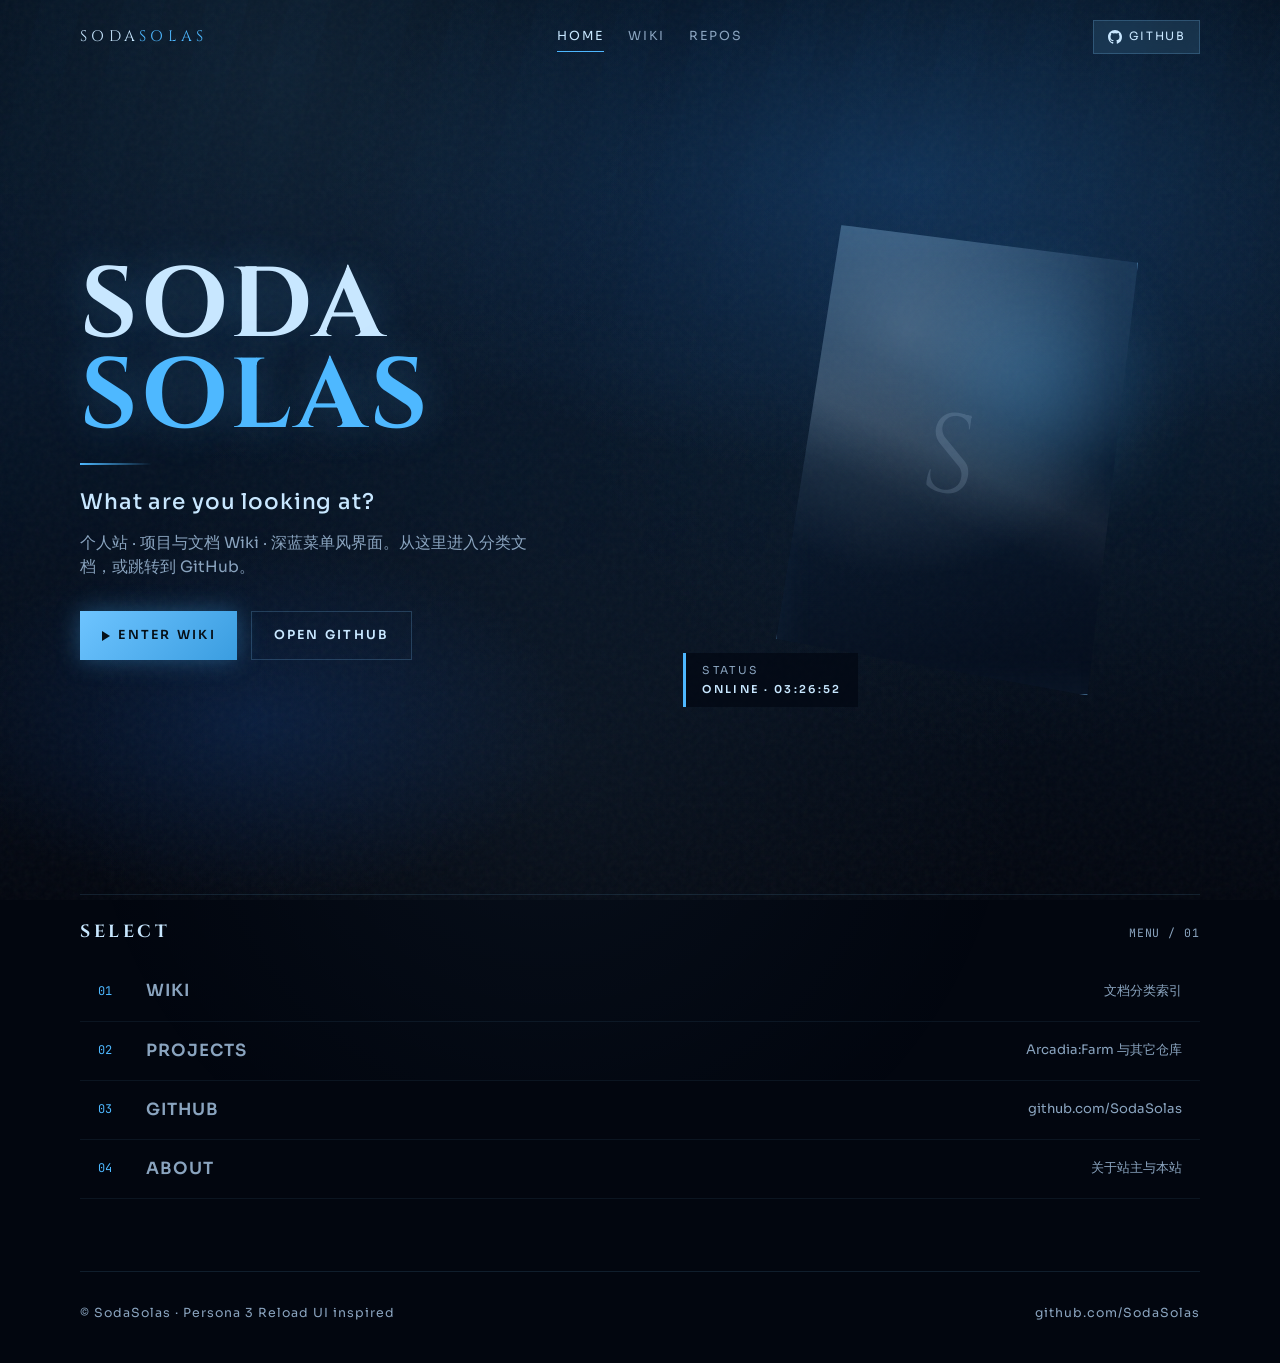
==== index.html @ 935b57ac "Add SodaSolas personal site for GitHub Pages. Co-authored-by: Cursor <cursoragent@cursor.com>" ====
<!DOCTYPE html>
<html lang="zh-CN">
<head>
  <meta charset="UTF-8" />
  <meta name="viewport" content="width=device-width, initial-scale=1" />
  <title>SodaSolas — Personal Site</title>
  <meta name="description" content="SodaSolas personal site — projects, wiki, and GitHub." />
  <link rel="preconnect" href="https://fonts.googleapis.com" />
  <link rel="preconnect" href="https://fonts.gstatic.com" crossorigin />
  <link href="https://fonts.googleapis.com/css2?family=Cinzel:wght@500;700&family=JetBrains+Mono:wght@400;500&family=Sora:wght@400;500;600&display=swap" rel="stylesheet" />
  <link rel="stylesheet" href="assets/css/main.css" />
</head>
<body>
  <div class="sea" aria-hidden="true">
    <div class="sea__caustic"></div>
    <div class="sea__rays"></div>
    <div class="sea__noise"></div>
  </div>
  <div class="bubbles" aria-hidden="true"></div>

  <div class="shell">
    <header class="topbar">
      <a class="topbar__mark" href="index.html">SODA<span>SOLAS</span></a>
      <nav class="topbar__nav" aria-label="主导航">
        <a href="index.html" aria-current="page">Home</a>
        <a href="wiki/index.html">Wiki</a>
        <a href="https://github.com/SodaSolas" target="_blank" rel="noopener">Repos</a>
      </nav>
      <a class="topbar__gh" href="https://github.com/SodaSolas" target="_blank" rel="noopener">
        <svg viewBox="0 0 16 16" aria-hidden="true"><path d="M8 0C3.58 0 0 3.58 0 8c0 3.54 2.29 6.53 5.47 7.59.4.07.55-.17.55-.38 0-.19-.01-.82-.01-1.49-2.01.37-2.53-.49-2.69-.94-.09-.23-.48-.94-.82-1.13-.28-.15-.68-.52-.01-.53.63-.01 1.08.58 1.23.82.72 1.21 1.87.87 2.33.66.07-.52.28-.87.51-1.07-1.78-.2-3.64-.89-3.64-3.95 0-.87.31-1.59.82-2.15-.08-.2-.36-1.02.08-2.12 0 0 .67-.21 2.2.82a7.57 7.57 0 0 1 4 0c1.53-1.04 2.2-.82 2.2-.82.44 1.1.16 1.92.08 2.12.51.56.82 1.27.82 2.15 0 3.07-1.87 3.75-3.65 3.95.29.25.54.73.54 1.48 0 1.07-.01 1.93-.01 2.2 0 .21.15.46.55.38A8.01 8.01 0 0 0 16 8c0-4.42-3.58-8-8-8z"/></svg>
        GitHub
      </a>
    </header>

    <main>
      <section class="hero">
        <div>
          <h1 class="hero__brand">SODA<em>SOLAS</em></h1>
          <div class="hero__line" aria-hidden="true"></div>
          <p class="hero__headline">What are you looking at?</p>
          <p class="hero__sub">个人站 · 项目与文档 Wiki · 深蓝菜单风界面。从这里进入分类文档，或跳转到 GitHub。</p>
          <div class="hero__cta">
            <a class="btn btn--primary" href="wiki/index.html">
              <span class="btn__tri" aria-hidden="true"></span>
              Enter Wiki
            </a>
            <a class="btn btn--ghost" href="https://github.com/SodaSolas" target="_blank" rel="noopener">Open GitHub</a>
          </div>
        </div>

        <div class="shard" aria-hidden="true">
          <div class="shard__glow"></div>
          <div class="shard__frame">
            <div class="shard__portrait">S</div>
          </div>
          <div class="shard__label">
            Status
            <strong>ONLINE · <span data-clock>--:--:--</span></strong>
          </div>
        </div>
      </section>

      <section class="menu-strip" aria-label="快捷入口">
        <div class="menu-strip__head">
          <h2 class="menu-strip__title">Select</h2>
          <span class="menu-strip__meta">MENU / 01</span>
        </div>
        <ul class="menu-list">
          <li>
            <a href="wiki/index.html">
              <span class="menu-list__idx">01</span>
              <span class="menu-list__name">Wiki</span>
              <span class="menu-list__desc">文档分类索引</span>
            </a>
          </li>
          <li>
            <a href="wiki/projects.html">
              <span class="menu-list__idx">02</span>
              <span class="menu-list__name">Projects</span>
              <span class="menu-list__desc">Arcadia:Farm 与其它仓库</span>
            </a>
          </li>
          <li>
            <a href="https://github.com/SodaSolas" target="_blank" rel="noopener">
              <span class="menu-list__idx">03</span>
              <span class="menu-list__name">GitHub</span>
              <span class="menu-list__desc">github.com/SodaSolas</span>
            </a>
          </li>
          <li>
            <a href="wiki/about.html">
              <span class="menu-list__idx">04</span>
              <span class="menu-list__name">About</span>
              <span class="menu-list__desc">关于站主与本站</span>
            </a>
          </li>
        </ul>
      </section>
    </main>

    <footer class="footer">
      <span>© SodaSolas · Persona 3 Reload UI inspired</span>
      <a href="https://github.com/SodaSolas" target="_blank" rel="noopener">github.com/SodaSolas</a>
    </footer>
  </div>

  <script src="assets/js/main.js"></script>
</body>
</html>
---- assets/css/main.css ----
/* SodaSolas — P3 Reload–inspired personal site */
:root {
  --void: #02060f;
  --abyss: #06101f;
  --depth: #0a1a33;
  --tide: #12355c;
  --foam: #7ec8ff;
  --cyan: #4eb8ff;
  --ice: #c8e7ff;
  --glass: rgba(126, 200, 255, 0.12);
  --glass-strong: rgba(126, 200, 255, 0.22);
  --ink: #061018;
  --mute: #8aa4bf;
  --warn: #ff5a6a;
  --gold: #e8d48b;
  --font-display: "Cinzel", "Times New Roman", serif;
  --font-ui: "Sora", "Segoe UI", sans-serif;
  --font-mono: "JetBrains Mono", ui-monospace, monospace;
  --ease: cubic-bezier(0.22, 1, 0.36, 1);
}

*,
*::before,
*::after {
  box-sizing: border-box;
}

html {
  scroll-behavior: smooth;
}

body {
  margin: 0;
  min-height: 100vh;
  color: var(--ice);
  font-family: var(--font-ui);
  font-weight: 400;
  line-height: 1.55;
  background: var(--void);
  overflow-x: hidden;
}

a {
  color: var(--cyan);
  text-decoration: none;
  transition: color 0.25s var(--ease);
}

a:hover {
  color: var(--ice);
}

img {
  max-width: 100%;
  display: block;
}

/* —— Atmosphere —— */
.sea {
  position: fixed;
  inset: 0;
  z-index: -2;
  background:
    radial-gradient(ellipse 80% 60% at 70% 20%, rgba(30, 90, 160, 0.35), transparent 55%),
    radial-gradient(ellipse 50% 40% at 20% 80%, rgba(10, 40, 90, 0.5), transparent 50%),
    linear-gradient(180deg, #03101f 0%, #061528 40%, #02060f 100%);
}

.sea__caustic {
  position: absolute;
  inset: -20%;
  background:
    radial-gradient(circle at 30% 20%, rgba(126, 200, 255, 0.08), transparent 25%),
    radial-gradient(circle at 70% 40%, rgba(78, 184, 255, 0.06), transparent 30%),
    radial-gradient(circle at 45% 75%, rgba(126, 200, 255, 0.05), transparent 35%);
  animation: drift 18s ease-in-out infinite alternate;
  pointer-events: none;
}

.sea__rays {
  position: absolute;
  inset: 0;
  background: repeating-linear-gradient(
    105deg,
    transparent 0,
    transparent 40px,
    rgba(126, 200, 255, 0.015) 40px,
    rgba(126, 200, 255, 0.015) 80px
  );
  mask-image: linear-gradient(180deg, rgba(0, 0, 0, 0.7), transparent 75%);
  animation: shimmer 12s linear infinite;
  pointer-events: none;
}

.sea__noise {
  position: absolute;
  inset: 0;
  opacity: 0.04;
  background-image: url("data:image/svg+xml,%3Csvg viewBox='0 0 200 200' xmlns='http://www.w3.org/2000/svg'%3E%3Cfilter id='n'%3E%3CfeTurbulence type='fractalNoise' baseFrequency='0.85' numOctaves='4' stitchTiles='stitch'/%3E%3C/filter%3E%3Crect width='100%25' height='100%25' filter='url(%23n)'/%3E%3C/svg%3E");
  pointer-events: none;
}

@keyframes drift {
  from { transform: translate3d(-2%, -1%, 0) scale(1); }
  to { transform: translate3d(2%, 2%, 0) scale(1.05); }
}

@keyframes shimmer {
  from { transform: translateX(0); }
  to { transform: translateX(-80px); }
}

/* —— Bubbles —— */
.bubbles {
  position: fixed;
  inset: 0;
  z-index: -1;
  pointer-events: none;
  overflow: hidden;
}

.bubbles span {
  position: absolute;
  bottom: -40px;
  width: 8px;
  height: 8px;
  border-radius: 50%;
  border: 1px solid rgba(126, 200, 255, 0.35);
  background: rgba(126, 200, 255, 0.06);
  animation: rise linear infinite;
}

@keyframes rise {
  0% { transform: translateY(0) scale(1); opacity: 0; }
  10% { opacity: 0.7; }
  100% { transform: translateY(-110vh) scale(1.4); opacity: 0; }
}

/* —— Shell —— */
.shell {
  width: min(1120px, calc(100% - 2.5rem));
  margin-inline: auto;
}

.topbar {
  display: flex;
  align-items: center;
  justify-content: space-between;
  padding: 1.25rem 0;
  position: relative;
  z-index: 10;
}

.topbar__mark {
  font-family: var(--font-display);
  font-size: 0.95rem;
  letter-spacing: 0.28em;
  text-transform: uppercase;
  color: var(--ice);
}

.topbar__mark span {
  color: var(--cyan);
}

.topbar__nav {
  display: flex;
  gap: 1.5rem;
  align-items: center;
}

.topbar__nav a {
  font-size: 0.78rem;
  letter-spacing: 0.16em;
  text-transform: uppercase;
  color: var(--mute);
  position: relative;
}

.topbar__nav a::after {
  content: "";
  position: absolute;
  left: 0;
  bottom: -0.35rem;
  width: 100%;
  height: 1px;
  background: var(--cyan);
  transform: scaleX(0);
  transform-origin: left;
  transition: transform 0.3s var(--ease);
}

.topbar__nav a:hover,
.topbar__nav a[aria-current="page"] {
  color: var(--ice);
}

.topbar__nav a:hover::after,
.topbar__nav a[aria-current="page"]::after {
  transform: scaleX(1);
}

.topbar__gh {
  display: inline-flex;
  align-items: center;
  gap: 0.45rem;
  padding: 0.45rem 0.85rem;
  border: 1px solid var(--glass-strong);
  background: var(--glass);
  color: var(--ice);
  font-size: 0.72rem;
  letter-spacing: 0.14em;
  text-transform: uppercase;
  backdrop-filter: blur(8px);
  transition: background 0.25s var(--ease), border-color 0.25s var(--ease), transform 0.25s var(--ease);
}

.topbar__gh:hover {
  background: var(--glass-strong);
  border-color: var(--cyan);
  color: var(--ice);
  transform: translateY(-1px);
}

.topbar__gh svg {
  width: 14px;
  height: 14px;
  fill: currentColor;
}

/* —— Hero —— */
.hero {
  display: grid;
  grid-template-columns: 1.05fr 0.95fr;
  gap: 2rem;
  align-items: center;
  min-height: calc(100vh - 5rem);
  padding-bottom: 3rem;
}

.hero__brand {
  font-family: var(--font-display);
  font-size: clamp(3.2rem, 8vw, 6.2rem);
  font-weight: 700;
  line-height: 0.92;
  letter-spacing: 0.04em;
  margin: 0 0 1.25rem;
  color: var(--ice);
  text-shadow: 0 0 40px rgba(78, 184, 255, 0.25);
  animation: rise-in 0.9s var(--ease) both;
}

.hero__brand em {
  font-style: normal;
  color: var(--cyan);
  display: block;
}

.hero__line {
  width: 4.5rem;
  height: 2px;
  background: linear-gradient(90deg, var(--cyan), transparent);
  margin-bottom: 1.25rem;
  animation: rise-in 0.9s var(--ease) 0.1s both;
}

.hero__headline {
  margin: 0 0 0.75rem;
  font-size: clamp(1.05rem, 2vw, 1.35rem);
  font-weight: 500;
  letter-spacing: 0.04em;
  color: var(--ice);
  animation: rise-in 0.9s var(--ease) 0.15s both;
}

.hero__sub {
  margin: 0 0 2rem;
  max-width: 28rem;
  color: var(--mute);
  font-size: 0.98rem;
  animation: rise-in 0.9s var(--ease) 0.22s both;
}

.hero__cta {
  display: flex;
  flex-wrap: wrap;
  gap: 0.85rem;
  animation: rise-in 0.9s var(--ease) 0.3s both;
}

.btn {
  display: inline-flex;
  align-items: center;
  gap: 0.55rem;
  padding: 0.85rem 1.35rem;
  font-family: var(--font-ui);
  font-size: 0.78rem;
  font-weight: 600;
  letter-spacing: 0.18em;
  text-transform: uppercase;
  border: none;
  cursor: pointer;
  transition: transform 0.25s var(--ease), box-shadow 0.25s var(--ease), background 0.25s var(--ease);
}

.btn--primary {
  background: linear-gradient(135deg, #6ec4ff, #3a9de0);
  color: var(--ink);
  box-shadow: 0 0 24px rgba(78, 184, 255, 0.35);
}

.btn--primary:hover {
  transform: translateY(-2px);
  color: var(--ink);
  box-shadow: 0 0 36px rgba(78, 184, 255, 0.5);
}

.btn--ghost {
  background: transparent;
  color: var(--ice);
  border: 1px solid var(--glass-strong);
  backdrop-filter: blur(6px);
}

.btn--ghost:hover {
  border-color: var(--cyan);
  color: var(--ice);
  transform: translateY(-2px);
}

.btn__tri {
  width: 0;
  height: 0;
  border-style: solid;
  border-width: 5px 0 5px 8px;
  border-color: transparent transparent transparent currentColor;
}

@keyframes rise-in {
  from {
    opacity: 0;
    transform: translateY(18px);
  }
  to {
    opacity: 1;
    transform: translateY(0);
  }
}

/* —— Glass shard visual —— */
.shard {
  position: relative;
  height: min(68vh, 560px);
  animation: rise-in 1.1s var(--ease) 0.2s both;
}

.shard__frame {
  position: absolute;
  inset: 8% 12% 8% 18%;
  background:
    linear-gradient(160deg, rgba(126, 200, 255, 0.18), rgba(10, 30, 60, 0.2) 45%, rgba(4, 12, 28, 0.55)),
    linear-gradient(25deg, transparent 40%, rgba(255, 255, 255, 0.08) 50%, transparent 60%);
  clip-path: polygon(18% 0%, 100% 8%, 86% 100%, 0% 88%);
  border: 1px solid rgba(126, 200, 255, 0.35);
  box-shadow:
    0 0 60px rgba(78, 184, 255, 0.15),
    inset 0 0 40px rgba(126, 200, 255, 0.08);
  overflow: hidden;
}

.shard__frame::before {
  content: "";
  position: absolute;
  inset: -20%;
  background: radial-gradient(circle at 40% 30%, rgba(200, 231, 255, 0.25), transparent 45%);
  animation: drift 10s ease-in-out infinite alternate;
}

.shard__portrait {
  position: absolute;
  inset: 0;
  display: grid;
  place-items: center;
  font-family: var(--font-display);
  font-size: clamp(4rem, 10vw, 7rem);
  letter-spacing: 0.12em;
  color: rgba(200, 231, 255, 0.15);
  transform: rotate(8deg);
  user-select: none;
}

.shard__glow {
  position: absolute;
  width: 55%;
  height: 55%;
  right: 5%;
  top: 10%;
  background: radial-gradient(circle, rgba(78, 184, 255, 0.35), transparent 65%);
  filter: blur(30px);
  animation: pulse 5s ease-in-out infinite;
}

.shard__label {
  position: absolute;
  left: 0;
  bottom: 6%;
  padding: 0.55rem 1rem;
  background: rgba(2, 8, 18, 0.72);
  border-left: 3px solid var(--cyan);
  font-size: 0.68rem;
  letter-spacing: 0.22em;
  text-transform: uppercase;
  color: var(--mute);
  backdrop-filter: blur(8px);
}

.shard__label strong {
  display: block;
  color: var(--ice);
  font-weight: 600;
  margin-top: 0.15rem;
}

@keyframes pulse {
  0%, 100% { opacity: 0.55; transform: scale(1); }
  50% { opacity: 1; transform: scale(1.08); }
}

/* —— Menu strip (P3-like) —— */
.menu-strip {
  margin: 0 0 4.5rem;
  padding: 1.5rem 0 0;
  border-top: 1px solid var(--glass);
}

.menu-strip__head {
  display: flex;
  justify-content: space-between;
  align-items: baseline;
  margin-bottom: 1rem;
}

.menu-strip__title {
  margin: 0;
  font-family: var(--font-display);
  font-size: 1.1rem;
  letter-spacing: 0.2em;
  text-transform: uppercase;
}

.menu-strip__meta {
  font-family: var(--font-mono);
  font-size: 0.72rem;
  color: var(--mute);
  letter-spacing: 0.08em;
}

.menu-list {
  list-style: none;
  margin: 0;
  padding: 0;
}

.menu-list li a {
  display: grid;
  grid-template-columns: auto 1fr auto;
  gap: 1rem;
  align-items: center;
  padding: 1rem 1.1rem;
  color: var(--mute);
  border-bottom: 1px solid rgba(126, 200, 255, 0.08);
  position: relative;
  overflow: hidden;
  transition: color 0.25s var(--ease), padding-left 0.3s var(--ease);
}

.menu-list li a::before {
  content: "";
  position: absolute;
  inset: 0 auto 0 0;
  width: 0;
  background: linear-gradient(90deg, rgba(78, 184, 255, 0.22), transparent);
  transition: width 0.35s var(--ease);
}

.menu-list li a:hover,
.menu-list li a:focus-visible {
  color: var(--ink);
  padding-left: 1.5rem;
}

.menu-list li a:hover::before,
.menu-list li a:focus-visible::before {
  width: 100%;
}

.menu-list__idx {
  font-family: var(--font-mono);
  font-size: 0.75rem;
  color: var(--cyan);
  min-width: 2rem;
}

.menu-list__name {
  font-size: 1.05rem;
  font-weight: 600;
  letter-spacing: 0.06em;
  text-transform: uppercase;
  position: relative;
  z-index: 1;
}

.menu-list__desc {
  font-size: 0.82rem;
  position: relative;
  z-index: 1;
  text-align: right;
}

.menu-list li a:hover .menu-list__name,
.menu-list li a:hover .menu-list__desc,
.menu-list li a:hover .menu-list__idx {
  color: inherit;
}

/* —— Page sections —— */
.page-head {
  padding: 2.5rem 0 2rem;
  animation: rise-in 0.7s var(--ease) both;
}

.page-head__kicker {
  margin: 0 0 0.6rem;
  font-size: 0.72rem;
  letter-spacing: 0.28em;
  text-transform: uppercase;
  color: var(--cyan);
}

.page-head h1 {
  margin: 0 0 0.75rem;
  font-family: var(--font-display);
  font-size: clamp(2rem, 5vw, 3.2rem);
  letter-spacing: 0.08em;
  line-height: 1.1;
}

.page-head p {
  margin: 0;
  max-width: 36rem;
  color: var(--mute);
}

.wiki-grid {
  display: grid;
  grid-template-columns: repeat(2, 1fr);
  gap: 1.25rem;
  margin-bottom: 4rem;
}

.wiki-cat {
  display: block;
  padding: 1.5rem 1.4rem 1.35rem;
  background: linear-gradient(145deg, rgba(18, 53, 92, 0.35), rgba(6, 16, 31, 0.6));
  border: 1px solid rgba(126, 200, 255, 0.18);
  color: inherit;
  position: relative;
  overflow: hidden;
  transition: border-color 0.3s var(--ease), transform 0.3s var(--ease), box-shadow 0.3s var(--ease);
  animation: rise-in 0.7s var(--ease) both;
}

.wiki-cat:nth-child(1) { animation-delay: 0.05s; }
.wiki-cat:nth-child(2) { animation-delay: 0.12s; }
.wiki-cat:nth-child(3) { animation-delay: 0.18s; }
.wiki-cat:nth-child(4) { animation-delay: 0.24s; }

.wiki-cat::after {
  content: "";
  position: absolute;
  top: 0;
  right: 0;
  width: 48px;
  height: 48px;
  background: linear-gradient(135deg, transparent 50%, rgba(78, 184, 255, 0.25) 50%);
}

.wiki-cat:hover {
  border-color: var(--cyan);
  transform: translateY(-3px);
  box-shadow: 0 12px 40px rgba(0, 40, 90, 0.35);
  color: inherit;
}

.wiki-cat__code {
  font-family: var(--font-mono);
  font-size: 0.7rem;
  color: var(--cyan);
  letter-spacing: 0.12em;
}

.wiki-cat h2 {
  margin: 0.55rem 0 0.45rem;
  font-size: 1.35rem;
  letter-spacing: 0.08em;
  text-transform: uppercase;
}

.wiki-cat p {
  margin: 0;
  color: var(--mute);
  font-size: 0.9rem;
}

/* —— Doc article —— */
.doc {
  display: grid;
  grid-template-columns: 220px 1fr;
  gap: 2rem;
  margin-bottom: 4rem;
  animation: rise-in 0.7s var(--ease) both;
}

.doc__side {
  position: sticky;
  top: 1.5rem;
  align-self: start;
}

.doc__side h2 {
  margin: 0 0 0.85rem;
  font-size: 0.72rem;
  letter-spacing: 0.2em;
  text-transform: uppercase;
  color: var(--mute);
  font-weight: 500;
}

.doc__side ul {
  list-style: none;
  margin: 0;
  padding: 0;
  border-left: 1px solid var(--glass-strong);
}

.doc__side a {
  display: block;
  padding: 0.45rem 0 0.45rem 0.9rem;
  color: var(--mute);
  font-size: 0.85rem;
  border-left: 2px solid transparent;
  margin-left: -1px;
}

.doc__side a:hover,
.doc__side a[aria-current="page"] {
  color: var(--ice);
  border-left-color: var(--cyan);
}

.doc__body {
  padding: 1.5rem 1.6rem 1.75rem;
  background: rgba(6, 16, 31, 0.55);
  border: 1px solid rgba(126, 200, 255, 0.14);
  backdrop-filter: blur(10px);
}

.doc__body h2 {
  margin: 0 0 0.85rem;
  font-family: var(--font-display);
  font-size: 1.45rem;
  letter-spacing: 0.06em;
}

.doc__body h3 {
  margin: 1.6rem 0 0.55rem;
  font-size: 1rem;
  letter-spacing: 0.08em;
  text-transform: uppercase;
  color: var(--cyan);
}

.doc__body p,
.doc__body li {
  color: var(--mute);
  font-size: 0.95rem;
}

.doc__body ul {
  padding-left: 1.2rem;
}

.doc__body code {
  font-family: var(--font-mono);
  font-size: 0.85em;
  color: var(--foam);
  background: rgba(78, 184, 255, 0.1);
  padding: 0.1em 0.35em;
}

.gh-link {
  display: inline-flex;
  align-items: center;
  gap: 0.5rem;
  margin-top: 1rem;
  padding: 0.65rem 0.95rem;
  border: 1px solid var(--glass-strong);
  background: var(--glass);
  color: var(--ice);
  font-size: 0.78rem;
  letter-spacing: 0.12em;
  text-transform: uppercase;
}

.gh-link:hover {
  border-color: var(--cyan);
  color: var(--ice);
}

.gh-link svg {
  width: 15px;
  height: 15px;
  fill: currentColor;
}

/* —— Footer —— */
.footer {
  padding: 2rem 0 2.5rem;
  border-top: 1px solid var(--glass);
  display: flex;
  flex-wrap: wrap;
  justify-content: space-between;
  gap: 1rem;
  color: var(--mute);
  font-size: 0.78rem;
  letter-spacing: 0.08em;
}

.footer a {
  color: var(--mute);
}

.footer a:hover {
  color: var(--cyan);
}

/* —— Responsive —— */
@media (max-width: 860px) {
  .hero {
    grid-template-columns: 1fr;
    min-height: auto;
    padding-top: 1rem;
    gap: 2.5rem;
  }

  .shard {
    height: 42vh;
    order: -1;
  }

  .wiki-grid {
    grid-template-columns: 1fr;
  }

  .doc {
    grid-template-columns: 1fr;
  }

  .doc__side {
    position: static;
  }

  .menu-list li a {
    grid-template-columns: auto 1fr;
  }

  .menu-list__desc {
    grid-column: 2;
    text-align: left;
  }

  .topbar__nav {
    display: none;
  }
}
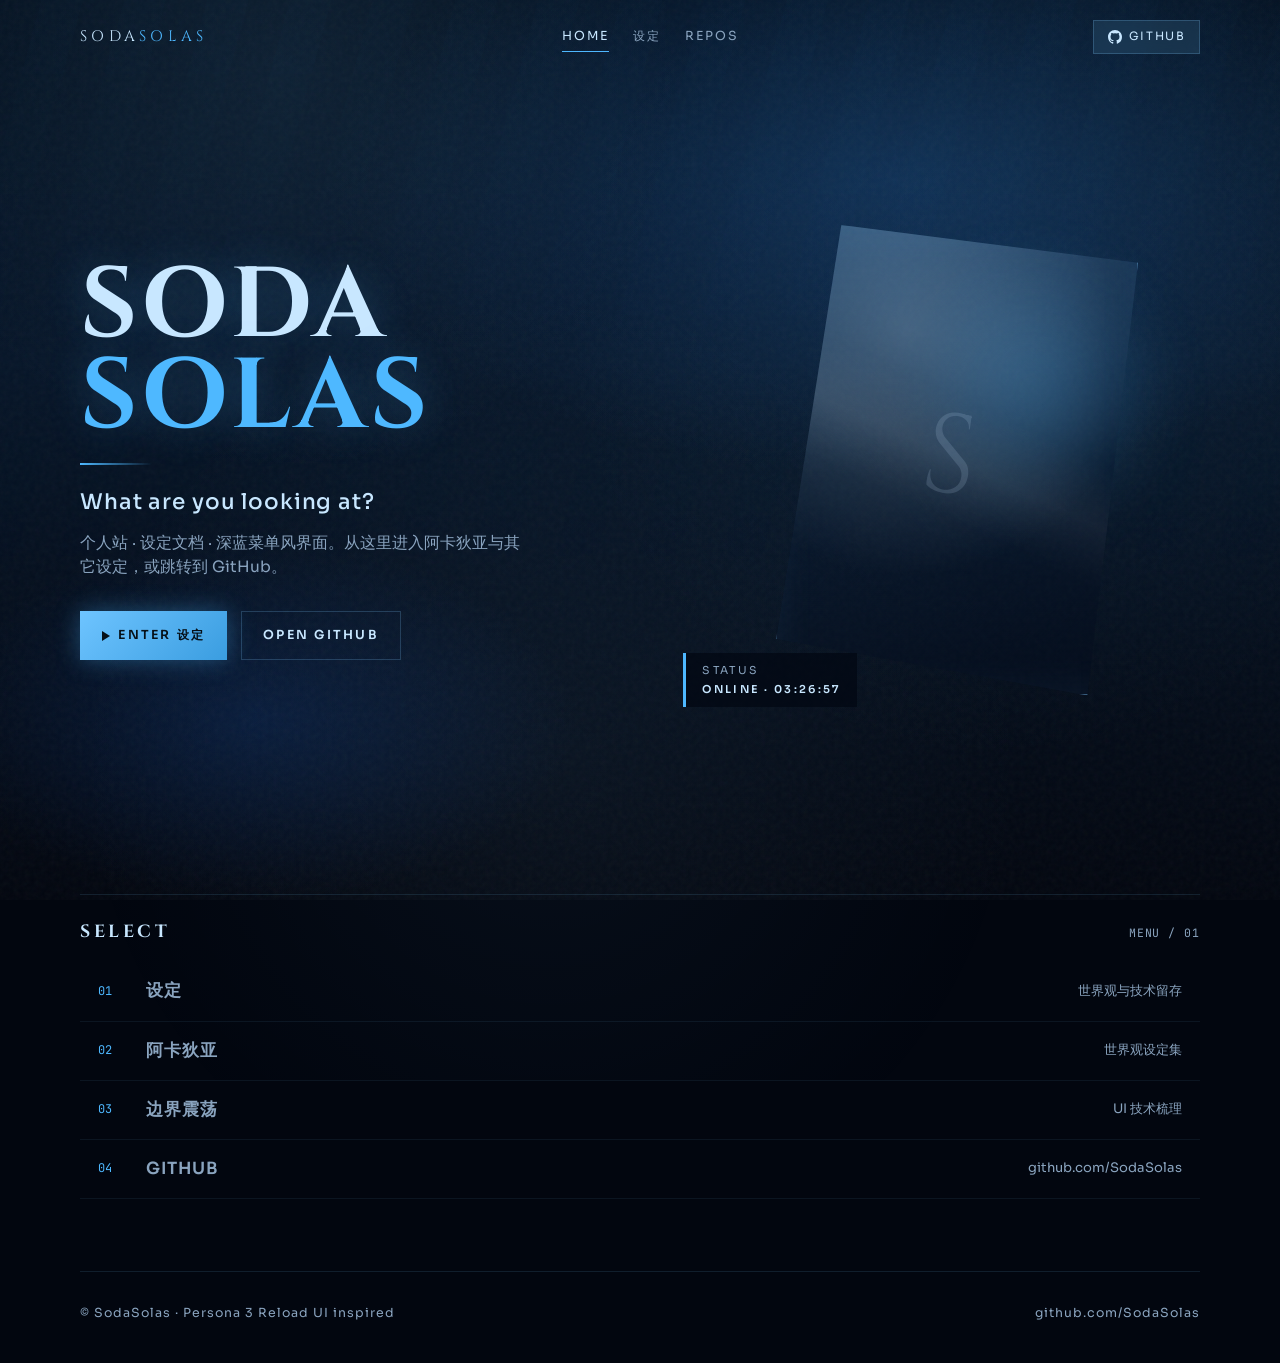
==== commit b0742cad: "Publish setting docs and rename wiki category to 设定. Co-authored-by: Cursor <cursoragent@cursor.com>" ====
--- a/index.html
+++ b/index.html
@@ -23,7 +23,7 @@
       <a class="topbar__mark" href="index.html">SODA<span>SOLAS</span></a>
       <nav class="topbar__nav" aria-label="主导航">
         <a href="index.html" aria-current="page">Home</a>
-        <a href="wiki/index.html">Wiki</a>
+        <a href="wiki/index.html">设定</a>
         <a href="https://github.com/SodaSolas" target="_blank" rel="noopener">Repos</a>
       </nav>
       <a class="topbar__gh" href="https://github.com/SodaSolas" target="_blank" rel="noopener">
@@ -38,11 +38,11 @@
           <h1 class="hero__brand">SODA<em>SOLAS</em></h1>
           <div class="hero__line" aria-hidden="true"></div>
           <p class="hero__headline">What are you looking at?</p>
-          <p class="hero__sub">个人站 · 项目与文档 Wiki · 深蓝菜单风界面。从这里进入分类文档，或跳转到 GitHub。</p>
+          <p class="hero__sub">个人站 · 设定文档 · 深蓝菜单风界面。从这里进入阿卡狄亚与其它设定，或跳转到 GitHub。</p>
           <div class="hero__cta">
             <a class="btn btn--primary" href="wiki/index.html">
               <span class="btn__tri" aria-hidden="true"></span>
-              Enter Wiki
+              Enter 设定
             </a>
             <a class="btn btn--ghost" href="https://github.com/SodaSolas" target="_blank" rel="noopener">Open GitHub</a>
           </div>
@@ -69,29 +69,29 @@
           <li>
             <a href="wiki/index.html">
               <span class="menu-list__idx">01</span>
-              <span class="menu-list__name">Wiki</span>
-              <span class="menu-list__desc">文档分类索引</span>
+              <span class="menu-list__name">设定</span>
+              <span class="menu-list__desc">世界观与技术留存</span>
             </a>
           </li>
           <li>
-            <a href="wiki/projects.html">
+            <a href="wiki/worldview.html">
               <span class="menu-list__idx">02</span>
-              <span class="menu-list__name">Projects</span>
-              <span class="menu-list__desc">Arcadia:Farm 与其它仓库</span>
+              <span class="menu-list__name">阿卡狄亚</span>
+              <span class="menu-list__desc">世界观设定集</span>
+            </a>
+          </li>
+          <li>
+            <a href="wiki/boundary-ui.html">
+              <span class="menu-list__idx">03</span>
+              <span class="menu-list__name">边界震荡</span>
+              <span class="menu-list__desc">UI 技术梳理</span>
             </a>
           </li>
           <li>
             <a href="https://github.com/SodaSolas" target="_blank" rel="noopener">
-              <span class="menu-list__idx">03</span>
+              <span class="menu-list__idx">04</span>
               <span class="menu-list__name">GitHub</span>
               <span class="menu-list__desc">github.com/SodaSolas</span>
-            </a>
-          </li>
-          <li>
-            <a href="wiki/about.html">
-              <span class="menu-list__idx">04</span>
-              <span class="menu-list__name">About</span>
-              <span class="menu-list__desc">关于站主与本站</span>
             </a>
           </li>
         </ul>
--- a/assets/css/main.css
+++ b/assets/css/main.css
@@ -783,3 +783,82 @@
     display: none;
   }
 }
+
+/* —— Doc prose —— */
+.doc__lede {
+  margin: 0 0 1.5rem;
+  padding: 0.9rem 1rem;
+  border-left: 3px solid var(--cyan);
+  background: rgba(78, 184, 255, 0.08);
+  color: var(--ice);
+  font-size: 0.95rem;
+}
+
+.doc__body h2 {
+  scroll-margin-top: 1.5rem;
+}
+
+.doc__body table {
+  width: 100%;
+  border-collapse: collapse;
+  margin: 0.85rem 0 1.25rem;
+  font-size: 0.88rem;
+}
+
+.doc__body th,
+.doc__body td {
+  border: 1px solid rgba(126, 200, 255, 0.18);
+  padding: 0.55rem 0.7rem;
+  text-align: left;
+  vertical-align: top;
+}
+
+.doc__body th {
+  background: rgba(78, 184, 255, 0.12);
+  color: var(--ice);
+  font-weight: 600;
+  letter-spacing: 0.04em;
+}
+
+.doc__body td {
+  color: var(--mute);
+}
+
+.doc__body pre {
+  margin: 0.85rem 0 1.25rem;
+  padding: 1rem 1.1rem;
+  overflow-x: auto;
+  background: rgba(2, 8, 18, 0.75);
+  border: 1px solid rgba(126, 200, 255, 0.16);
+  color: var(--foam);
+  font-family: var(--font-mono);
+  font-size: 0.78rem;
+  line-height: 1.45;
+  white-space: pre;
+}
+
+.doc__body ol {
+  padding-left: 1.2rem;
+  color: var(--mute);
+}
+
+.doc__body .meta {
+  margin: 0 0 1rem;
+  font-size: 0.78rem;
+  letter-spacing: 0.06em;
+  color: var(--cyan);
+}
+
+.doc__toc a {
+  font-size: 0.82rem;
+}
+
+.wiki-grid--setting {
+  grid-template-columns: repeat(2, 1fr);
+}
+
+@media (max-width: 860px) {
+  .wiki-grid--setting {
+    grid-template-columns: 1fr;
+  }
+}
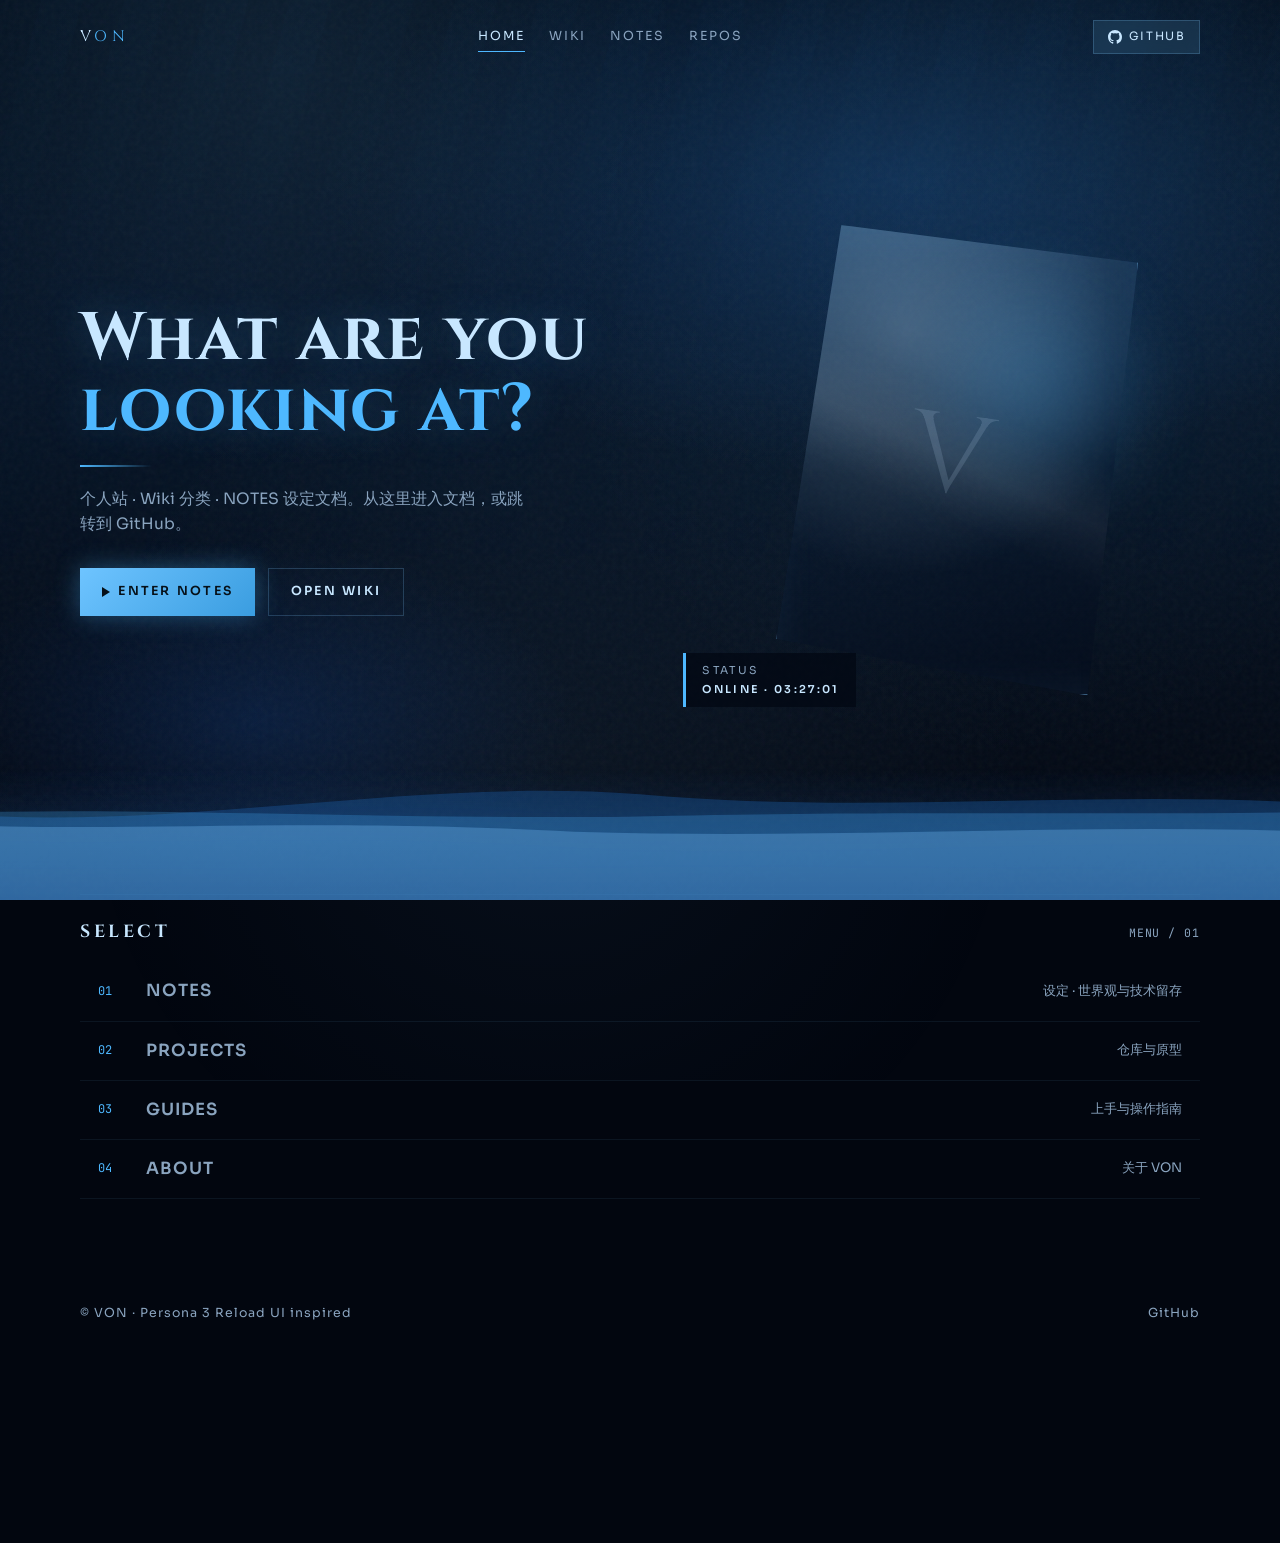
==== commit 6c0a9a9f: "Publish VON site: waves, dive/surface, tabs, notes." ====
--- a/index.html
+++ b/index.html
@@ -1,109 +1,109 @@
-<!DOCTYPE html>
-<html lang="zh-CN">
-<head>
-  <meta charset="UTF-8" />
-  <meta name="viewport" content="width=device-width, initial-scale=1" />
-  <title>SodaSolas — Personal Site</title>
-  <meta name="description" content="SodaSolas personal site — projects, wiki, and GitHub." />
-  <link rel="preconnect" href="https://fonts.googleapis.com" />
-  <link rel="preconnect" href="https://fonts.gstatic.com" crossorigin />
-  <link href="https://fonts.googleapis.com/css2?family=Cinzel:wght@500;700&family=JetBrains+Mono:wght@400;500&family=Sora:wght@400;500;600&display=swap" rel="stylesheet" />
-  <link rel="stylesheet" href="assets/css/main.css" />
-</head>
-<body>
-  <div class="sea" aria-hidden="true">
-    <div class="sea__caustic"></div>
-    <div class="sea__rays"></div>
-    <div class="sea__noise"></div>
-  </div>
-  <div class="bubbles" aria-hidden="true"></div>
-
-  <div class="shell">
-    <header class="topbar">
-      <a class="topbar__mark" href="index.html">SODA<span>SOLAS</span></a>
-      <nav class="topbar__nav" aria-label="主导航">
-        <a href="index.html" aria-current="page">Home</a>
-        <a href="wiki/index.html">设定</a>
-        <a href="https://github.com/SodaSolas" target="_blank" rel="noopener">Repos</a>
-      </nav>
-      <a class="topbar__gh" href="https://github.com/SodaSolas" target="_blank" rel="noopener">
-        <svg viewBox="0 0 16 16" aria-hidden="true"><path d="M8 0C3.58 0 0 3.58 0 8c0 3.54 2.29 6.53 5.47 7.59.4.07.55-.17.55-.38 0-.19-.01-.82-.01-1.49-2.01.37-2.53-.49-2.69-.94-.09-.23-.48-.94-.82-1.13-.28-.15-.68-.52-.01-.53.63-.01 1.08.58 1.23.82.72 1.21 1.87.87 2.33.66.07-.52.28-.87.51-1.07-1.78-.2-3.64-.89-3.64-3.95 0-.87.31-1.59.82-2.15-.08-.2-.36-1.02.08-2.12 0 0 .67-.21 2.2.82a7.57 7.57 0 0 1 4 0c1.53-1.04 2.2-.82 2.2-.82.44 1.1.16 1.92.08 2.12.51.56.82 1.27.82 2.15 0 3.07-1.87 3.75-3.65 3.95.29.25.54.73.54 1.48 0 1.07-.01 1.93-.01 2.2 0 .21.15.46.55.38A8.01 8.01 0 0 0 16 8c0-4.42-3.58-8-8-8z"/></svg>
-        GitHub
-      </a>
-    </header>
-
-    <main>
-      <section class="hero">
-        <div>
-          <h1 class="hero__brand">SODA<em>SOLAS</em></h1>
-          <div class="hero__line" aria-hidden="true"></div>
-          <p class="hero__headline">What are you looking at?</p>
-          <p class="hero__sub">个人站 · 设定文档 · 深蓝菜单风界面。从这里进入阿卡狄亚与其它设定，或跳转到 GitHub。</p>
-          <div class="hero__cta">
-            <a class="btn btn--primary" href="wiki/index.html">
-              <span class="btn__tri" aria-hidden="true"></span>
-              Enter 设定
-            </a>
-            <a class="btn btn--ghost" href="https://github.com/SodaSolas" target="_blank" rel="noopener">Open GitHub</a>
-          </div>
-        </div>
-
-        <div class="shard" aria-hidden="true">
-          <div class="shard__glow"></div>
-          <div class="shard__frame">
-            <div class="shard__portrait">S</div>
-          </div>
-          <div class="shard__label">
-            Status
-            <strong>ONLINE · <span data-clock>--:--:--</span></strong>
-          </div>
-        </div>
-      </section>
-
-      <section class="menu-strip" aria-label="快捷入口">
-        <div class="menu-strip__head">
-          <h2 class="menu-strip__title">Select</h2>
-          <span class="menu-strip__meta">MENU / 01</span>
-        </div>
-        <ul class="menu-list">
-          <li>
-            <a href="wiki/index.html">
-              <span class="menu-list__idx">01</span>
-              <span class="menu-list__name">设定</span>
-              <span class="menu-list__desc">世界观与技术留存</span>
-            </a>
-          </li>
-          <li>
-            <a href="wiki/worldview.html">
-              <span class="menu-list__idx">02</span>
-              <span class="menu-list__name">阿卡狄亚</span>
-              <span class="menu-list__desc">世界观设定集</span>
-            </a>
-          </li>
-          <li>
-            <a href="wiki/boundary-ui.html">
-              <span class="menu-list__idx">03</span>
-              <span class="menu-list__name">边界震荡</span>
-              <span class="menu-list__desc">UI 技术梳理</span>
-            </a>
-          </li>
-          <li>
-            <a href="https://github.com/SodaSolas" target="_blank" rel="noopener">
-              <span class="menu-list__idx">04</span>
-              <span class="menu-list__name">GitHub</span>
-              <span class="menu-list__desc">github.com/SodaSolas</span>
-            </a>
-          </li>
-        </ul>
-      </section>
-    </main>
-
-    <footer class="footer">
-      <span>© SodaSolas · Persona 3 Reload UI inspired</span>
-      <a href="https://github.com/SodaSolas" target="_blank" rel="noopener">github.com/SodaSolas</a>
-    </footer>
-  </div>
-
-  <script src="assets/js/main.js"></script>
-</body>
-</html>
+<!DOCTYPE html>
+<html lang="zh-CN">
+<head>
+  <meta charset="UTF-8" />
+  <meta name="viewport" content="width=device-width, initial-scale=1" />
+  <title>VON</title>
+  <meta name="description" content="VON — personal site, notes, and GitHub." />
+  <link rel="preconnect" href="https://fonts.googleapis.com" />
+  <link rel="preconnect" href="https://fonts.gstatic.com" crossorigin />
+  <link href="https://fonts.googleapis.com/css2?family=Cinzel:wght@500;700&family=JetBrains+Mono:wght@400;500&family=Sora:wght@400;500;600&display=swap" rel="stylesheet" />
+  <link rel="stylesheet" href="assets/css/main.css" />
+</head>
+<body>
+  <div class="sea" aria-hidden="true">
+    <div class="sea__caustic"></div>
+    <div class="sea__rays"></div>
+    <div class="sea__noise"></div>
+  </div>
+  <div class="bubbles" aria-hidden="true"></div>
+
+  <div class="shell">
+    <header class="topbar">
+      <a class="topbar__mark" href="index.html">V<span>ON</span></a>
+      <nav class="topbar__nav" aria-label="主导航">
+        <a href="index.html" aria-current="page">Home</a>
+        <a href="wiki/index.html">Wiki</a>
+        <a href="wiki/notes.html">NOTES</a>
+        <a href="https://github.com/SodaSolas" target="_blank" rel="noopener">Repos</a>
+      </nav>
+      <a class="topbar__gh" href="https://github.com/SodaSolas" target="_blank" rel="noopener">
+        <svg viewBox="0 0 16 16" aria-hidden="true"><path d="M8 0C3.58 0 0 3.58 0 8c0 3.54 2.29 6.53 5.47 7.59.4.07.55-.17.55-.38 0-.19-.01-.82-.01-1.49-2.01.37-2.53-.49-2.69-.94-.09-.23-.48-.94-.82-1.13-.28-.15-.68-.52-.01-.53.63-.01 1.08.58 1.23.82.72 1.21 1.87.87 2.33.66.07-.52.28-.87.51-1.07-1.78-.2-3.64-.89-3.64-3.95 0-.87.31-1.59.82-2.15-.08-.2-.36-1.02.08-2.12 0 0 .67-.21 2.2.82a7.57 7.57 0 0 1 4 0c1.53-1.04 2.2-.82 2.2-.82.44 1.1.16 1.92.08 2.12.51.56.82 1.27.82 2.15 0 3.07-1.87 3.75-3.65 3.95.29.25.54.73.54 1.48 0 1.07-.01 1.93-.01 2.2 0 .21.15.46.55.38A8.01 8.01 0 0 0 16 8c0-4.42-3.58-8-8-8z"/></svg>
+        GitHub
+      </a>
+    </header>
+
+    <main>
+      <section class="hero">
+        <div>
+          <h1 class="hero__brand">What are you<br /><em>looking at?</em></h1>
+          <div class="hero__line" aria-hidden="true"></div>
+          <p class="hero__sub">个人站 · Wiki 分类 · NOTES 设定文档。从这里进入文档，或跳转到 GitHub。</p>
+          <div class="hero__cta">
+            <a class="btn btn--primary" href="wiki/notes.html">
+              <span class="btn__tri" aria-hidden="true"></span>
+              Enter NOTES
+            </a>
+            <a class="btn btn--ghost" href="wiki/index.html">Open Wiki</a>
+          </div>
+        </div>
+
+        <div class="shard" aria-hidden="true">
+          <div class="shard__glow"></div>
+          <div class="shard__frame">
+            <div class="shard__portrait">V</div>
+          </div>
+          <div class="shard__label">
+            Status
+            <strong>ONLINE · <span data-clock>--:--:--</span></strong>
+          </div>
+        </div>
+      </section>
+
+      <section class="menu-strip" aria-label="快捷入口">
+        <div class="menu-strip__head">
+          <h2 class="menu-strip__title">Select</h2>
+          <span class="menu-strip__meta">MENU / 01</span>
+        </div>
+        <ul class="menu-list">
+          <li>
+            <a href="wiki/notes.html">
+              <span class="menu-list__idx">01</span>
+              <span class="menu-list__name">NOTES</span>
+              <span class="menu-list__desc">设定 · 世界观与技术留存</span>
+            </a>
+          </li>
+          <li>
+            <a href="wiki/projects.html">
+              <span class="menu-list__idx">02</span>
+              <span class="menu-list__name">Projects</span>
+              <span class="menu-list__desc">仓库与原型</span>
+            </a>
+          </li>
+          <li>
+            <a href="wiki/guides.html">
+              <span class="menu-list__idx">03</span>
+              <span class="menu-list__name">Guides</span>
+              <span class="menu-list__desc">上手与操作指南</span>
+            </a>
+          </li>
+          <li>
+            <a href="wiki/about.html">
+              <span class="menu-list__idx">04</span>
+              <span class="menu-list__name">About</span>
+              <span class="menu-list__desc">关于 VON</span>
+            </a>
+          </li>
+        </ul>
+      </section>
+    </main>
+
+    <footer class="footer">
+      <span>© VON · Persona 3 Reload UI inspired</span>
+      <a href="https://github.com/SodaSolas" target="_blank" rel="noopener">GitHub</a>
+    </footer>
+  </div>
+
+  <script src="assets/js/main.js"></script>
+</body>
+</html>
--- a/assets/css/main.css
+++ b/assets/css/main.css
@@ -1,864 +1,1249 @@
-/* SodaSolas — P3 Reload–inspired personal site */
-:root {
-  --void: #02060f;
-  --abyss: #06101f;
-  --depth: #0a1a33;
-  --tide: #12355c;
-  --foam: #7ec8ff;
-  --cyan: #4eb8ff;
-  --ice: #c8e7ff;
-  --glass: rgba(126, 200, 255, 0.12);
-  --glass-strong: rgba(126, 200, 255, 0.22);
-  --ink: #061018;
-  --mute: #8aa4bf;
-  --warn: #ff5a6a;
-  --gold: #e8d48b;
-  --font-display: "Cinzel", "Times New Roman", serif;
-  --font-ui: "Sora", "Segoe UI", sans-serif;
-  --font-mono: "JetBrains Mono", ui-monospace, monospace;
-  --ease: cubic-bezier(0.22, 1, 0.36, 1);
-}
-
-*,
-*::before,
-*::after {
-  box-sizing: border-box;
-}
-
-html {
-  scroll-behavior: smooth;
-}
-
-body {
-  margin: 0;
-  min-height: 100vh;
-  color: var(--ice);
-  font-family: var(--font-ui);
-  font-weight: 400;
-  line-height: 1.55;
-  background: var(--void);
-  overflow-x: hidden;
-}
-
-a {
-  color: var(--cyan);
-  text-decoration: none;
-  transition: color 0.25s var(--ease);
-}
-
-a:hover {
-  color: var(--ice);
-}
-
-img {
-  max-width: 100%;
-  display: block;
-}
-
-/* —— Atmosphere —— */
-.sea {
-  position: fixed;
-  inset: 0;
-  z-index: -2;
-  background:
-    radial-gradient(ellipse 80% 60% at 70% 20%, rgba(30, 90, 160, 0.35), transparent 55%),
-    radial-gradient(ellipse 50% 40% at 20% 80%, rgba(10, 40, 90, 0.5), transparent 50%),
-    linear-gradient(180deg, #03101f 0%, #061528 40%, #02060f 100%);
-}
-
-.sea__caustic {
-  position: absolute;
-  inset: -20%;
-  background:
-    radial-gradient(circle at 30% 20%, rgba(126, 200, 255, 0.08), transparent 25%),
-    radial-gradient(circle at 70% 40%, rgba(78, 184, 255, 0.06), transparent 30%),
-    radial-gradient(circle at 45% 75%, rgba(126, 200, 255, 0.05), transparent 35%);
-  animation: drift 18s ease-in-out infinite alternate;
-  pointer-events: none;
-}
-
-.sea__rays {
-  position: absolute;
-  inset: 0;
-  background: repeating-linear-gradient(
-    105deg,
-    transparent 0,
-    transparent 40px,
-    rgba(126, 200, 255, 0.015) 40px,
-    rgba(126, 200, 255, 0.015) 80px
-  );
-  mask-image: linear-gradient(180deg, rgba(0, 0, 0, 0.7), transparent 75%);
-  animation: shimmer 12s linear infinite;
-  pointer-events: none;
-}
-
-.sea__noise {
-  position: absolute;
-  inset: 0;
-  opacity: 0.04;
-  background-image: url("data:image/svg+xml,%3Csvg viewBox='0 0 200 200' xmlns='http://www.w3.org/2000/svg'%3E%3Cfilter id='n'%3E%3CfeTurbulence type='fractalNoise' baseFrequency='0.85' numOctaves='4' stitchTiles='stitch'/%3E%3C/filter%3E%3Crect width='100%25' height='100%25' filter='url(%23n)'/%3E%3C/svg%3E");
-  pointer-events: none;
-}
-
-@keyframes drift {
-  from { transform: translate3d(-2%, -1%, 0) scale(1); }
-  to { transform: translate3d(2%, 2%, 0) scale(1.05); }
-}
-
-@keyframes shimmer {
-  from { transform: translateX(0); }
-  to { transform: translateX(-80px); }
-}
-
-/* —— Bubbles —— */
-.bubbles {
-  position: fixed;
-  inset: 0;
-  z-index: -1;
-  pointer-events: none;
-  overflow: hidden;
-}
-
-.bubbles span {
-  position: absolute;
-  bottom: -40px;
-  width: 8px;
-  height: 8px;
-  border-radius: 50%;
-  border: 1px solid rgba(126, 200, 255, 0.35);
-  background: rgba(126, 200, 255, 0.06);
-  animation: rise linear infinite;
-}
-
-@keyframes rise {
-  0% { transform: translateY(0) scale(1); opacity: 0; }
-  10% { opacity: 0.7; }
-  100% { transform: translateY(-110vh) scale(1.4); opacity: 0; }
-}
-
-/* —— Shell —— */
-.shell {
-  width: min(1120px, calc(100% - 2.5rem));
-  margin-inline: auto;
-}
-
-.topbar {
-  display: flex;
-  align-items: center;
-  justify-content: space-between;
-  padding: 1.25rem 0;
-  position: relative;
-  z-index: 10;
-}
-
-.topbar__mark {
-  font-family: var(--font-display);
-  font-size: 0.95rem;
-  letter-spacing: 0.28em;
-  text-transform: uppercase;
-  color: var(--ice);
-}
-
-.topbar__mark span {
-  color: var(--cyan);
-}
-
-.topbar__nav {
-  display: flex;
-  gap: 1.5rem;
-  align-items: center;
-}
-
-.topbar__nav a {
-  font-size: 0.78rem;
-  letter-spacing: 0.16em;
-  text-transform: uppercase;
-  color: var(--mute);
-  position: relative;
-}
-
-.topbar__nav a::after {
-  content: "";
-  position: absolute;
-  left: 0;
-  bottom: -0.35rem;
-  width: 100%;
-  height: 1px;
-  background: var(--cyan);
-  transform: scaleX(0);
-  transform-origin: left;
-  transition: transform 0.3s var(--ease);
-}
-
-.topbar__nav a:hover,
-.topbar__nav a[aria-current="page"] {
-  color: var(--ice);
-}
-
-.topbar__nav a:hover::after,
-.topbar__nav a[aria-current="page"]::after {
-  transform: scaleX(1);
-}
-
-.topbar__gh {
-  display: inline-flex;
-  align-items: center;
-  gap: 0.45rem;
-  padding: 0.45rem 0.85rem;
-  border: 1px solid var(--glass-strong);
-  background: var(--glass);
-  color: var(--ice);
-  font-size: 0.72rem;
-  letter-spacing: 0.14em;
-  text-transform: uppercase;
-  backdrop-filter: blur(8px);
-  transition: background 0.25s var(--ease), border-color 0.25s var(--ease), transform 0.25s var(--ease);
-}
-
-.topbar__gh:hover {
-  background: var(--glass-strong);
-  border-color: var(--cyan);
-  color: var(--ice);
-  transform: translateY(-1px);
-}
-
-.topbar__gh svg {
-  width: 14px;
-  height: 14px;
-  fill: currentColor;
-}
-
-/* —— Hero —— */
-.hero {
-  display: grid;
-  grid-template-columns: 1.05fr 0.95fr;
-  gap: 2rem;
-  align-items: center;
-  min-height: calc(100vh - 5rem);
-  padding-bottom: 3rem;
-}
-
-.hero__brand {
-  font-family: var(--font-display);
-  font-size: clamp(3.2rem, 8vw, 6.2rem);
-  font-weight: 700;
-  line-height: 0.92;
-  letter-spacing: 0.04em;
-  margin: 0 0 1.25rem;
-  color: var(--ice);
-  text-shadow: 0 0 40px rgba(78, 184, 255, 0.25);
-  animation: rise-in 0.9s var(--ease) both;
-}
-
-.hero__brand em {
-  font-style: normal;
-  color: var(--cyan);
-  display: block;
-}
-
-.hero__line {
-  width: 4.5rem;
-  height: 2px;
-  background: linear-gradient(90deg, var(--cyan), transparent);
-  margin-bottom: 1.25rem;
-  animation: rise-in 0.9s var(--ease) 0.1s both;
-}
-
-.hero__headline {
-  margin: 0 0 0.75rem;
-  font-size: clamp(1.05rem, 2vw, 1.35rem);
-  font-weight: 500;
-  letter-spacing: 0.04em;
-  color: var(--ice);
-  animation: rise-in 0.9s var(--ease) 0.15s both;
-}
-
-.hero__sub {
-  margin: 0 0 2rem;
-  max-width: 28rem;
-  color: var(--mute);
-  font-size: 0.98rem;
-  animation: rise-in 0.9s var(--ease) 0.22s both;
-}
-
-.hero__cta {
-  display: flex;
-  flex-wrap: wrap;
-  gap: 0.85rem;
-  animation: rise-in 0.9s var(--ease) 0.3s both;
-}
-
-.btn {
-  display: inline-flex;
-  align-items: center;
-  gap: 0.55rem;
-  padding: 0.85rem 1.35rem;
-  font-family: var(--font-ui);
-  font-size: 0.78rem;
-  font-weight: 600;
-  letter-spacing: 0.18em;
-  text-transform: uppercase;
-  border: none;
-  cursor: pointer;
-  transition: transform 0.25s var(--ease), box-shadow 0.25s var(--ease), background 0.25s var(--ease);
-}
-
-.btn--primary {
-  background: linear-gradient(135deg, #6ec4ff, #3a9de0);
-  color: var(--ink);
-  box-shadow: 0 0 24px rgba(78, 184, 255, 0.35);
-}
-
-.btn--primary:hover {
-  transform: translateY(-2px);
-  color: var(--ink);
-  box-shadow: 0 0 36px rgba(78, 184, 255, 0.5);
-}
-
-.btn--ghost {
-  background: transparent;
-  color: var(--ice);
-  border: 1px solid var(--glass-strong);
-  backdrop-filter: blur(6px);
-}
-
-.btn--ghost:hover {
-  border-color: var(--cyan);
-  color: var(--ice);
-  transform: translateY(-2px);
-}
-
-.btn__tri {
-  width: 0;
-  height: 0;
-  border-style: solid;
-  border-width: 5px 0 5px 8px;
-  border-color: transparent transparent transparent currentColor;
-}
-
-@keyframes rise-in {
-  from {
-    opacity: 0;
-    transform: translateY(18px);
-  }
-  to {
-    opacity: 1;
-    transform: translateY(0);
-  }
-}
-
-/* —— Glass shard visual —— */
-.shard {
-  position: relative;
-  height: min(68vh, 560px);
-  animation: rise-in 1.1s var(--ease) 0.2s both;
-}
-
-.shard__frame {
-  position: absolute;
-  inset: 8% 12% 8% 18%;
-  background:
-    linear-gradient(160deg, rgba(126, 200, 255, 0.18), rgba(10, 30, 60, 0.2) 45%, rgba(4, 12, 28, 0.55)),
-    linear-gradient(25deg, transparent 40%, rgba(255, 255, 255, 0.08) 50%, transparent 60%);
-  clip-path: polygon(18% 0%, 100% 8%, 86% 100%, 0% 88%);
-  border: 1px solid rgba(126, 200, 255, 0.35);
-  box-shadow:
-    0 0 60px rgba(78, 184, 255, 0.15),
-    inset 0 0 40px rgba(126, 200, 255, 0.08);
-  overflow: hidden;
-}
-
-.shard__frame::before {
-  content: "";
-  position: absolute;
-  inset: -20%;
-  background: radial-gradient(circle at 40% 30%, rgba(200, 231, 255, 0.25), transparent 45%);
-  animation: drift 10s ease-in-out infinite alternate;
-}
-
-.shard__portrait {
-  position: absolute;
-  inset: 0;
-  display: grid;
-  place-items: center;
-  font-family: var(--font-display);
-  font-size: clamp(4rem, 10vw, 7rem);
-  letter-spacing: 0.12em;
-  color: rgba(200, 231, 255, 0.15);
-  transform: rotate(8deg);
-  user-select: none;
-}
-
-.shard__glow {
-  position: absolute;
-  width: 55%;
-  height: 55%;
-  right: 5%;
-  top: 10%;
-  background: radial-gradient(circle, rgba(78, 184, 255, 0.35), transparent 65%);
-  filter: blur(30px);
-  animation: pulse 5s ease-in-out infinite;
-}
-
-.shard__label {
-  position: absolute;
-  left: 0;
-  bottom: 6%;
-  padding: 0.55rem 1rem;
-  background: rgba(2, 8, 18, 0.72);
-  border-left: 3px solid var(--cyan);
-  font-size: 0.68rem;
-  letter-spacing: 0.22em;
-  text-transform: uppercase;
-  color: var(--mute);
-  backdrop-filter: blur(8px);
-}
-
-.shard__label strong {
-  display: block;
-  color: var(--ice);
-  font-weight: 600;
-  margin-top: 0.15rem;
-}
-
-@keyframes pulse {
-  0%, 100% { opacity: 0.55; transform: scale(1); }
-  50% { opacity: 1; transform: scale(1.08); }
-}
-
-/* —— Menu strip (P3-like) —— */
-.menu-strip {
-  margin: 0 0 4.5rem;
-  padding: 1.5rem 0 0;
-  border-top: 1px solid var(--glass);
-}
-
-.menu-strip__head {
-  display: flex;
-  justify-content: space-between;
-  align-items: baseline;
-  margin-bottom: 1rem;
-}
-
-.menu-strip__title {
-  margin: 0;
-  font-family: var(--font-display);
-  font-size: 1.1rem;
-  letter-spacing: 0.2em;
-  text-transform: uppercase;
-}
-
-.menu-strip__meta {
-  font-family: var(--font-mono);
-  font-size: 0.72rem;
-  color: var(--mute);
-  letter-spacing: 0.08em;
-}
-
-.menu-list {
-  list-style: none;
-  margin: 0;
-  padding: 0;
-}
-
-.menu-list li a {
-  display: grid;
-  grid-template-columns: auto 1fr auto;
-  gap: 1rem;
-  align-items: center;
-  padding: 1rem 1.1rem;
-  color: var(--mute);
-  border-bottom: 1px solid rgba(126, 200, 255, 0.08);
-  position: relative;
-  overflow: hidden;
-  transition: color 0.25s var(--ease), padding-left 0.3s var(--ease);
-}
-
-.menu-list li a::before {
-  content: "";
-  position: absolute;
-  inset: 0 auto 0 0;
-  width: 0;
-  background: linear-gradient(90deg, rgba(78, 184, 255, 0.22), transparent);
-  transition: width 0.35s var(--ease);
-}
-
-.menu-list li a:hover,
-.menu-list li a:focus-visible {
-  color: var(--ink);
-  padding-left: 1.5rem;
-}
-
-.menu-list li a:hover::before,
-.menu-list li a:focus-visible::before {
-  width: 100%;
-}
-
-.menu-list__idx {
-  font-family: var(--font-mono);
-  font-size: 0.75rem;
-  color: var(--cyan);
-  min-width: 2rem;
-}
-
-.menu-list__name {
-  font-size: 1.05rem;
-  font-weight: 600;
-  letter-spacing: 0.06em;
-  text-transform: uppercase;
-  position: relative;
-  z-index: 1;
-}
-
-.menu-list__desc {
-  font-size: 0.82rem;
-  position: relative;
-  z-index: 1;
-  text-align: right;
-}
-
-.menu-list li a:hover .menu-list__name,
-.menu-list li a:hover .menu-list__desc,
-.menu-list li a:hover .menu-list__idx {
-  color: inherit;
-}
-
-/* —— Page sections —— */
-.page-head {
-  padding: 2.5rem 0 2rem;
-  animation: rise-in 0.7s var(--ease) both;
-}
-
-.page-head__kicker {
-  margin: 0 0 0.6rem;
-  font-size: 0.72rem;
-  letter-spacing: 0.28em;
-  text-transform: uppercase;
-  color: var(--cyan);
-}
-
-.page-head h1 {
-  margin: 0 0 0.75rem;
-  font-family: var(--font-display);
-  font-size: clamp(2rem, 5vw, 3.2rem);
-  letter-spacing: 0.08em;
-  line-height: 1.1;
-}
-
-.page-head p {
-  margin: 0;
-  max-width: 36rem;
-  color: var(--mute);
-}
-
-.wiki-grid {
-  display: grid;
-  grid-template-columns: repeat(2, 1fr);
-  gap: 1.25rem;
-  margin-bottom: 4rem;
-}
-
-.wiki-cat {
-  display: block;
-  padding: 1.5rem 1.4rem 1.35rem;
-  background: linear-gradient(145deg, rgba(18, 53, 92, 0.35), rgba(6, 16, 31, 0.6));
-  border: 1px solid rgba(126, 200, 255, 0.18);
-  color: inherit;
-  position: relative;
-  overflow: hidden;
-  transition: border-color 0.3s var(--ease), transform 0.3s var(--ease), box-shadow 0.3s var(--ease);
-  animation: rise-in 0.7s var(--ease) both;
-}
-
-.wiki-cat:nth-child(1) { animation-delay: 0.05s; }
-.wiki-cat:nth-child(2) { animation-delay: 0.12s; }
-.wiki-cat:nth-child(3) { animation-delay: 0.18s; }
-.wiki-cat:nth-child(4) { animation-delay: 0.24s; }
-
-.wiki-cat::after {
-  content: "";
-  position: absolute;
-  top: 0;
-  right: 0;
-  width: 48px;
-  height: 48px;
-  background: linear-gradient(135deg, transparent 50%, rgba(78, 184, 255, 0.25) 50%);
-}
-
-.wiki-cat:hover {
-  border-color: var(--cyan);
-  transform: translateY(-3px);
-  box-shadow: 0 12px 40px rgba(0, 40, 90, 0.35);
-  color: inherit;
-}
-
-.wiki-cat__code {
-  font-family: var(--font-mono);
-  font-size: 0.7rem;
-  color: var(--cyan);
-  letter-spacing: 0.12em;
-}
-
-.wiki-cat h2 {
-  margin: 0.55rem 0 0.45rem;
-  font-size: 1.35rem;
-  letter-spacing: 0.08em;
-  text-transform: uppercase;
-}
-
-.wiki-cat p {
-  margin: 0;
-  color: var(--mute);
-  font-size: 0.9rem;
-}
-
-/* —— Doc article —— */
-.doc {
-  display: grid;
-  grid-template-columns: 220px 1fr;
-  gap: 2rem;
-  margin-bottom: 4rem;
-  animation: rise-in 0.7s var(--ease) both;
-}
-
-.doc__side {
-  position: sticky;
-  top: 1.5rem;
-  align-self: start;
-}
-
-.doc__side h2 {
-  margin: 0 0 0.85rem;
-  font-size: 0.72rem;
-  letter-spacing: 0.2em;
-  text-transform: uppercase;
-  color: var(--mute);
-  font-weight: 500;
-}
-
-.doc__side ul {
-  list-style: none;
-  margin: 0;
-  padding: 0;
-  border-left: 1px solid var(--glass-strong);
-}
-
-.doc__side a {
-  display: block;
-  padding: 0.45rem 0 0.45rem 0.9rem;
-  color: var(--mute);
-  font-size: 0.85rem;
-  border-left: 2px solid transparent;
-  margin-left: -1px;
-}
-
-.doc__side a:hover,
-.doc__side a[aria-current="page"] {
-  color: var(--ice);
-  border-left-color: var(--cyan);
-}
-
-.doc__body {
-  padding: 1.5rem 1.6rem 1.75rem;
-  background: rgba(6, 16, 31, 0.55);
-  border: 1px solid rgba(126, 200, 255, 0.14);
-  backdrop-filter: blur(10px);
-}
-
-.doc__body h2 {
-  margin: 0 0 0.85rem;
-  font-family: var(--font-display);
-  font-size: 1.45rem;
-  letter-spacing: 0.06em;
-}
-
-.doc__body h3 {
-  margin: 1.6rem 0 0.55rem;
-  font-size: 1rem;
-  letter-spacing: 0.08em;
-  text-transform: uppercase;
-  color: var(--cyan);
-}
-
-.doc__body p,
-.doc__body li {
-  color: var(--mute);
-  font-size: 0.95rem;
-}
-
-.doc__body ul {
-  padding-left: 1.2rem;
-}
-
-.doc__body code {
-  font-family: var(--font-mono);
-  font-size: 0.85em;
-  color: var(--foam);
-  background: rgba(78, 184, 255, 0.1);
-  padding: 0.1em 0.35em;
-}
-
-.gh-link {
-  display: inline-flex;
-  align-items: center;
-  gap: 0.5rem;
-  margin-top: 1rem;
-  padding: 0.65rem 0.95rem;
-  border: 1px solid var(--glass-strong);
-  background: var(--glass);
-  color: var(--ice);
-  font-size: 0.78rem;
-  letter-spacing: 0.12em;
-  text-transform: uppercase;
-}
-
-.gh-link:hover {
-  border-color: var(--cyan);
-  color: var(--ice);
-}
-
-.gh-link svg {
-  width: 15px;
-  height: 15px;
-  fill: currentColor;
-}
-
-/* —— Footer —— */
-.footer {
-  padding: 2rem 0 2.5rem;
-  border-top: 1px solid var(--glass);
-  display: flex;
-  flex-wrap: wrap;
-  justify-content: space-between;
-  gap: 1rem;
-  color: var(--mute);
-  font-size: 0.78rem;
-  letter-spacing: 0.08em;
-}
-
-.footer a {
-  color: var(--mute);
-}
-
-.footer a:hover {
-  color: var(--cyan);
-}
-
-/* —— Responsive —— */
-@media (max-width: 860px) {
-  .hero {
-    grid-template-columns: 1fr;
-    min-height: auto;
-    padding-top: 1rem;
-    gap: 2.5rem;
-  }
-
-  .shard {
-    height: 42vh;
-    order: -1;
-  }
-
-  .wiki-grid {
-    grid-template-columns: 1fr;
-  }
-
-  .doc {
-    grid-template-columns: 1fr;
-  }
-
-  .doc__side {
-    position: static;
-  }
-
-  .menu-list li a {
-    grid-template-columns: auto 1fr;
-  }
-
-  .menu-list__desc {
-    grid-column: 2;
-    text-align: left;
-  }
-
-  .topbar__nav {
-    display: none;
-  }
-}
-
-/* —— Doc prose —— */
-.doc__lede {
-  margin: 0 0 1.5rem;
-  padding: 0.9rem 1rem;
-  border-left: 3px solid var(--cyan);
-  background: rgba(78, 184, 255, 0.08);
-  color: var(--ice);
-  font-size: 0.95rem;
-}
-
-.doc__body h2 {
-  scroll-margin-top: 1.5rem;
-}
-
-.doc__body table {
-  width: 100%;
-  border-collapse: collapse;
-  margin: 0.85rem 0 1.25rem;
-  font-size: 0.88rem;
-}
-
-.doc__body th,
-.doc__body td {
-  border: 1px solid rgba(126, 200, 255, 0.18);
-  padding: 0.55rem 0.7rem;
-  text-align: left;
-  vertical-align: top;
-}
-
-.doc__body th {
-  background: rgba(78, 184, 255, 0.12);
-  color: var(--ice);
-  font-weight: 600;
-  letter-spacing: 0.04em;
-}
-
-.doc__body td {
-  color: var(--mute);
-}
-
-.doc__body pre {
-  margin: 0.85rem 0 1.25rem;
-  padding: 1rem 1.1rem;
-  overflow-x: auto;
-  background: rgba(2, 8, 18, 0.75);
-  border: 1px solid rgba(126, 200, 255, 0.16);
-  color: var(--foam);
-  font-family: var(--font-mono);
-  font-size: 0.78rem;
-  line-height: 1.45;
-  white-space: pre;
-}
-
-.doc__body ol {
-  padding-left: 1.2rem;
-  color: var(--mute);
-}
-
-.doc__body .meta {
-  margin: 0 0 1rem;
-  font-size: 0.78rem;
-  letter-spacing: 0.06em;
-  color: var(--cyan);
-}
-
-.doc__toc a {
-  font-size: 0.82rem;
-}
-
-.wiki-grid--setting {
-  grid-template-columns: repeat(2, 1fr);
-}
-
-@media (max-width: 860px) {
-  .wiki-grid--setting {
-    grid-template-columns: 1fr;
-  }
-}
+/* VON — P3 Reload–inspired personal site */
+:root {
+  --void: #02060f;
+  --abyss: #06101f;
+  --depth: #0a1a33;
+  --tide: #12355c;
+  --foam: #7ec8ff;
+  --cyan: #4eb8ff;
+  --ice: #c8e7ff;
+  --glass: rgba(126, 200, 255, 0.12);
+  --glass-strong: rgba(126, 200, 255, 0.22);
+  --ink: #061018;
+  --mute: #8aa4bf;
+  --warn: #ff5a6a;
+  --gold: #e8d48b;
+  --font-display: "Cinzel", "Times New Roman", serif;
+  --font-ui: "Sora", "Segoe UI", sans-serif;
+  --font-mono: "JetBrains Mono", ui-monospace, monospace;
+  --ease: cubic-bezier(0.22, 1, 0.36, 1);
+}
+
+*,
+*::before,
+*::after {
+  box-sizing: border-box;
+}
+
+html {
+  scroll-behavior: smooth;
+}
+
+body {
+  margin: 0;
+  min-height: 100vh;
+  color: var(--ice);
+  font-family: var(--font-ui);
+  font-weight: 400;
+  line-height: 1.55;
+  background: var(--void);
+  overflow-x: hidden;
+}
+
+a {
+  color: var(--cyan);
+  text-decoration: none;
+  transition: color 0.25s var(--ease);
+}
+
+a:hover {
+  color: var(--ice);
+}
+
+img {
+  max-width: 100%;
+  display: block;
+}
+
+/* —— Atmosphere —— */
+.sea {
+  position: fixed;
+  inset: 0;
+  z-index: -2;
+  background:
+    radial-gradient(ellipse 80% 60% at 70% 20%, rgba(30, 90, 160, 0.35), transparent 55%),
+    radial-gradient(ellipse 50% 40% at 20% 80%, rgba(10, 40, 90, 0.5), transparent 50%),
+    linear-gradient(180deg, #03101f 0%, #061528 40%, #02060f 100%);
+}
+
+.sea__caustic {
+  position: absolute;
+  inset: -20%;
+  background:
+    radial-gradient(circle at 30% 20%, rgba(126, 200, 255, 0.08), transparent 25%),
+    radial-gradient(circle at 70% 40%, rgba(78, 184, 255, 0.06), transparent 30%),
+    radial-gradient(circle at 45% 75%, rgba(126, 200, 255, 0.05), transparent 35%);
+  animation: drift 18s ease-in-out infinite alternate;
+  pointer-events: none;
+}
+
+.sea__rays {
+  position: absolute;
+  inset: 0;
+  background: repeating-linear-gradient(
+    105deg,
+    transparent 0,
+    transparent 40px,
+    rgba(126, 200, 255, 0.015) 40px,
+    rgba(126, 200, 255, 0.015) 80px
+  );
+  mask-image: linear-gradient(180deg, rgba(0, 0, 0, 0.7), transparent 75%);
+  animation: shimmer 12s linear infinite;
+  pointer-events: none;
+}
+
+.sea__noise {
+  position: absolute;
+  inset: 0;
+  opacity: 0.04;
+  background-image: url("data:image/svg+xml,%3Csvg viewBox='0 0 200 200' xmlns='http://www.w3.org/2000/svg'%3E%3Cfilter id='n'%3E%3CfeTurbulence type='fractalNoise' baseFrequency='0.85' numOctaves='4' stitchTiles='stitch'/%3E%3C/filter%3E%3Crect width='100%25' height='100%25' filter='url(%23n)'/%3E%3C/svg%3E");
+  pointer-events: none;
+}
+
+@keyframes drift {
+  from { transform: translate3d(-2%, -1%, 0) scale(1); }
+  to { transform: translate3d(2%, 2%, 0) scale(1.05); }
+}
+
+@keyframes shimmer {
+  from { transform: translateX(0); }
+  to { transform: translateX(-80px); }
+}
+
+/* —— Bubbles —— */
+.bubbles {
+  position: fixed;
+  inset: 0;
+  z-index: -1;
+  pointer-events: none;
+  overflow: hidden;
+}
+
+.bubbles span {
+  position: absolute;
+  bottom: -40px;
+  width: 8px;
+  height: 8px;
+  border-radius: 50%;
+  border: 1px solid rgba(126, 200, 255, 0.35);
+  background: rgba(126, 200, 255, 0.06);
+  animation: rise linear infinite;
+}
+
+@keyframes rise {
+  0% { transform: translateY(0) scale(1); opacity: 0; }
+  10% { opacity: 0.7; }
+  100% { transform: translateY(-110vh) scale(1.4); opacity: 0; }
+}
+
+/* —— Shell —— */
+.shell {
+  width: min(1120px, calc(100% - 2.5rem));
+  margin-inline: auto;
+}
+
+.topbar {
+  display: flex;
+  align-items: center;
+  justify-content: space-between;
+  padding: 1.25rem 0;
+  position: relative;
+  z-index: 10;
+}
+
+.topbar__mark {
+  font-family: var(--font-display);
+  font-size: 0.95rem;
+  letter-spacing: 0.28em;
+  text-transform: uppercase;
+  color: var(--ice);
+}
+
+.topbar__mark span {
+  color: var(--cyan);
+}
+
+.topbar__nav {
+  display: flex;
+  gap: 1.5rem;
+  align-items: center;
+}
+
+.topbar__nav a {
+  font-size: 0.78rem;
+  letter-spacing: 0.16em;
+  text-transform: uppercase;
+  color: var(--mute);
+  position: relative;
+}
+
+.topbar__nav a::after {
+  content: "";
+  position: absolute;
+  left: 0;
+  bottom: -0.35rem;
+  width: 100%;
+  height: 1px;
+  background: var(--cyan);
+  transform: scaleX(0);
+  transform-origin: left;
+  transition: transform 0.3s var(--ease);
+}
+
+.topbar__nav a:hover,
+.topbar__nav a[aria-current="page"] {
+  color: var(--ice);
+}
+
+.topbar__nav a:hover::after,
+.topbar__nav a[aria-current="page"]::after {
+  transform: scaleX(1);
+}
+
+.topbar__gh {
+  display: inline-flex;
+  align-items: center;
+  gap: 0.45rem;
+  padding: 0.45rem 0.85rem;
+  border: 1px solid var(--glass-strong);
+  background: var(--glass);
+  color: var(--ice);
+  font-size: 0.72rem;
+  letter-spacing: 0.14em;
+  text-transform: uppercase;
+  backdrop-filter: blur(8px);
+  transition: background 0.25s var(--ease), border-color 0.25s var(--ease), transform 0.25s var(--ease);
+}
+
+.topbar__gh:hover {
+  background: var(--glass-strong);
+  border-color: var(--cyan);
+  color: var(--ice);
+  transform: translateY(-1px);
+}
+
+.topbar__gh svg {
+  width: 14px;
+  height: 14px;
+  fill: currentColor;
+}
+
+/* —— Hero —— */
+.hero {
+  display: grid;
+  grid-template-columns: 1.05fr 0.95fr;
+  gap: 2rem;
+  align-items: center;
+  min-height: calc(100vh - 5rem);
+  padding-bottom: 3rem;
+}
+
+.hero__brand {
+  font-family: var(--font-display);
+  font-size: clamp(2.4rem, 5.5vw, 4.2rem);
+  font-weight: 700;
+  line-height: 1.05;
+  letter-spacing: 0.02em;
+  margin: 0 0 1.25rem;
+  color: var(--ice);
+  text-shadow: 0 0 40px rgba(78, 184, 255, 0.25);
+  animation: rise-in 0.9s var(--ease) both;
+}
+
+.hero__brand em {
+  font-style: normal;
+  color: var(--cyan);
+  display: inline;
+}
+
+.hero__line {
+  width: 4.5rem;
+  height: 2px;
+  background: linear-gradient(90deg, var(--cyan), transparent);
+  margin-bottom: 1.25rem;
+  animation: rise-in 0.9s var(--ease) 0.1s both;
+}
+
+.hero__headline {
+  margin: 0 0 0.75rem;
+  font-size: clamp(1.05rem, 2vw, 1.35rem);
+  font-weight: 500;
+  letter-spacing: 0.04em;
+  color: var(--ice);
+  animation: rise-in 0.9s var(--ease) 0.15s both;
+}
+
+.hero__sub {
+  margin: 0 0 2rem;
+  max-width: 28rem;
+  color: var(--mute);
+  font-size: 0.98rem;
+  animation: rise-in 0.9s var(--ease) 0.22s both;
+}
+
+.hero__cta {
+  display: flex;
+  flex-wrap: wrap;
+  gap: 0.85rem;
+  animation: rise-in 0.9s var(--ease) 0.3s both;
+}
+
+.btn {
+  display: inline-flex;
+  align-items: center;
+  gap: 0.55rem;
+  padding: 0.85rem 1.35rem;
+  font-family: var(--font-ui);
+  font-size: 0.78rem;
+  font-weight: 600;
+  letter-spacing: 0.18em;
+  text-transform: uppercase;
+  border: none;
+  cursor: pointer;
+  transition: transform 0.25s var(--ease), box-shadow 0.25s var(--ease), background 0.25s var(--ease);
+}
+
+.btn--primary {
+  background: linear-gradient(135deg, #6ec4ff, #3a9de0);
+  color: var(--ink);
+  box-shadow: 0 0 24px rgba(78, 184, 255, 0.35);
+}
+
+.btn--primary:hover {
+  transform: translateY(-2px);
+  color: var(--ink);
+  box-shadow: 0 0 36px rgba(78, 184, 255, 0.5);
+}
+
+.btn--ghost {
+  background: transparent;
+  color: var(--ice);
+  border: 1px solid var(--glass-strong);
+  backdrop-filter: blur(6px);
+}
+
+.btn--ghost:hover {
+  border-color: var(--cyan);
+  color: var(--ice);
+  transform: translateY(-2px);
+}
+
+.btn__tri {
+  width: 0;
+  height: 0;
+  border-style: solid;
+  border-width: 5px 0 5px 8px;
+  border-color: transparent transparent transparent currentColor;
+}
+
+@keyframes rise-in {
+  from {
+    opacity: 0;
+    transform: translateY(18px);
+  }
+  to {
+    opacity: 1;
+    transform: translateY(0);
+  }
+}
+
+/* —— Glass shard visual —— */
+.shard {
+  position: relative;
+  height: min(68vh, 560px);
+  animation: rise-in 1.1s var(--ease) 0.2s both;
+}
+
+.shard__frame {
+  position: absolute;
+  inset: 8% 12% 8% 18%;
+  background:
+    linear-gradient(160deg, rgba(126, 200, 255, 0.18), rgba(10, 30, 60, 0.2) 45%, rgba(4, 12, 28, 0.55)),
+    linear-gradient(25deg, transparent 40%, rgba(255, 255, 255, 0.08) 50%, transparent 60%);
+  clip-path: polygon(18% 0%, 100% 8%, 86% 100%, 0% 88%);
+  border: 1px solid rgba(126, 200, 255, 0.35);
+  box-shadow:
+    0 0 60px rgba(78, 184, 255, 0.15),
+    inset 0 0 40px rgba(126, 200, 255, 0.08);
+  overflow: hidden;
+}
+
+.shard__frame::before {
+  content: "";
+  position: absolute;
+  inset: -20%;
+  background: radial-gradient(circle at 40% 30%, rgba(200, 231, 255, 0.25), transparent 45%);
+  animation: drift 10s ease-in-out infinite alternate;
+}
+
+.shard__portrait {
+  position: absolute;
+  inset: 0;
+  display: grid;
+  place-items: center;
+  font-family: var(--font-display);
+  font-size: clamp(4rem, 10vw, 7rem);
+  letter-spacing: 0.12em;
+  color: rgba(200, 231, 255, 0.15);
+  transform: rotate(8deg);
+  user-select: none;
+}
+
+.shard__glow {
+  position: absolute;
+  width: 55%;
+  height: 55%;
+  right: 5%;
+  top: 10%;
+  background: radial-gradient(circle, rgba(78, 184, 255, 0.35), transparent 65%);
+  filter: blur(30px);
+  animation: pulse 5s ease-in-out infinite;
+}
+
+.shard__label {
+  position: absolute;
+  left: 0;
+  bottom: 6%;
+  padding: 0.55rem 1rem;
+  background: rgba(2, 8, 18, 0.72);
+  border-left: 3px solid var(--cyan);
+  font-size: 0.68rem;
+  letter-spacing: 0.22em;
+  text-transform: uppercase;
+  color: var(--mute);
+  backdrop-filter: blur(8px);
+}
+
+.shard__label strong {
+  display: block;
+  color: var(--ice);
+  font-weight: 600;
+  margin-top: 0.15rem;
+}
+
+@keyframes pulse {
+  0%, 100% { opacity: 0.55; transform: scale(1); }
+  50% { opacity: 1; transform: scale(1.08); }
+}
+
+/* —— Menu strip (P3-like) —— */
+.menu-strip {
+  margin: 0 0 4.5rem;
+  padding: 1.5rem 0 0;
+  border-top: 1px solid var(--glass);
+}
+
+.menu-strip__head {
+  display: flex;
+  justify-content: space-between;
+  align-items: baseline;
+  margin-bottom: 1rem;
+}
+
+.menu-strip__title {
+  margin: 0;
+  font-family: var(--font-display);
+  font-size: 1.1rem;
+  letter-spacing: 0.2em;
+  text-transform: uppercase;
+}
+
+.menu-strip__meta {
+  font-family: var(--font-mono);
+  font-size: 0.72rem;
+  color: var(--mute);
+  letter-spacing: 0.08em;
+}
+
+.menu-list {
+  list-style: none;
+  margin: 0;
+  padding: 0;
+}
+
+.menu-list li a {
+  display: grid;
+  grid-template-columns: auto 1fr auto;
+  gap: 1rem;
+  align-items: center;
+  padding: 1rem 1.1rem;
+  color: var(--mute);
+  border-bottom: 1px solid rgba(126, 200, 255, 0.08);
+  position: relative;
+  overflow: hidden;
+  transition: color 0.25s var(--ease), padding-left 0.3s var(--ease);
+}
+
+.menu-list li a::before {
+  content: "";
+  position: absolute;
+  inset: 0 auto 0 0;
+  width: 0;
+  background: linear-gradient(90deg, rgba(78, 184, 255, 0.22), transparent);
+  transition: width 0.35s var(--ease);
+}
+
+.menu-list li a:hover,
+.menu-list li a:focus-visible {
+  color: var(--ink);
+  padding-left: 1.5rem;
+}
+
+.menu-list li a:hover::before,
+.menu-list li a:focus-visible::before {
+  width: 100%;
+}
+
+.menu-list__idx {
+  font-family: var(--font-mono);
+  font-size: 0.75rem;
+  color: var(--cyan);
+  min-width: 2rem;
+}
+
+.menu-list__name {
+  font-size: 1.05rem;
+  font-weight: 600;
+  letter-spacing: 0.06em;
+  text-transform: uppercase;
+  position: relative;
+  z-index: 1;
+}
+
+.menu-list__desc {
+  font-size: 0.82rem;
+  position: relative;
+  z-index: 1;
+  text-align: right;
+}
+
+.menu-list li a:hover .menu-list__name,
+.menu-list li a:hover .menu-list__desc,
+.menu-list li a:hover .menu-list__idx {
+  color: inherit;
+}
+
+/* —— Page sections —— */
+.page-head {
+  padding: 2.5rem 0 2rem;
+  animation: rise-in 0.7s var(--ease) both;
+}
+
+.page-head__kicker {
+  margin: 0 0 0.6rem;
+  font-size: 0.72rem;
+  letter-spacing: 0.28em;
+  text-transform: uppercase;
+  color: var(--cyan);
+}
+
+.page-head h1 {
+  margin: 0 0 0.75rem;
+  font-family: var(--font-display);
+  font-size: clamp(2rem, 5vw, 3.2rem);
+  letter-spacing: 0.08em;
+  line-height: 1.1;
+}
+
+.page-head p {
+  margin: 0;
+  max-width: 36rem;
+  color: var(--mute);
+}
+
+.wiki-grid {
+  display: grid;
+  grid-template-columns: repeat(2, 1fr);
+  gap: 1.25rem;
+  margin-bottom: 4rem;
+}
+
+.wiki-cat {
+  display: block;
+  padding: 1.5rem 1.4rem 1.35rem;
+  background: linear-gradient(145deg, rgba(18, 53, 92, 0.35), rgba(6, 16, 31, 0.6));
+  border: 1px solid rgba(126, 200, 255, 0.18);
+  color: inherit;
+  position: relative;
+  overflow: hidden;
+  transition: border-color 0.3s var(--ease), transform 0.3s var(--ease), box-shadow 0.3s var(--ease);
+  animation: rise-in 0.7s var(--ease) both;
+}
+
+.wiki-cat:nth-child(1) { animation-delay: 0.05s; }
+.wiki-cat:nth-child(2) { animation-delay: 0.12s; }
+.wiki-cat:nth-child(3) { animation-delay: 0.18s; }
+.wiki-cat:nth-child(4) { animation-delay: 0.24s; }
+
+.wiki-cat::after {
+  content: "";
+  position: absolute;
+  top: 0;
+  right: 0;
+  width: 48px;
+  height: 48px;
+  background: linear-gradient(135deg, transparent 50%, rgba(78, 184, 255, 0.25) 50%);
+}
+
+.wiki-cat:hover {
+  border-color: var(--cyan);
+  transform: translateY(-3px);
+  box-shadow: 0 12px 40px rgba(0, 40, 90, 0.35);
+  color: inherit;
+}
+
+.wiki-cat__code {
+  font-family: var(--font-mono);
+  font-size: 0.7rem;
+  color: var(--cyan);
+  letter-spacing: 0.12em;
+}
+
+.wiki-cat h2 {
+  margin: 0.55rem 0 0.45rem;
+  font-size: 1.35rem;
+  letter-spacing: 0.08em;
+  text-transform: uppercase;
+}
+
+.wiki-cat p {
+  margin: 0;
+  color: var(--mute);
+  font-size: 0.9rem;
+}
+
+/* —— Doc article —— */
+.doc {
+  display: grid;
+  grid-template-columns: 220px 1fr;
+  gap: 2rem;
+  margin-bottom: 4rem;
+  animation: rise-in 0.7s var(--ease) both;
+}
+
+.doc__side {
+  position: sticky;
+  top: 1.5rem;
+  align-self: start;
+}
+
+.doc__side h2 {
+  margin: 0 0 0.85rem;
+  font-size: 0.72rem;
+  letter-spacing: 0.2em;
+  text-transform: uppercase;
+  color: var(--mute);
+  font-weight: 500;
+}
+
+.doc__side ul {
+  list-style: none;
+  margin: 0;
+  padding: 0;
+  border-left: 1px solid var(--glass-strong);
+}
+
+.doc__side a {
+  display: block;
+  padding: 0.45rem 0 0.45rem 0.9rem;
+  color: var(--mute);
+  font-size: 0.85rem;
+  border-left: 2px solid transparent;
+  margin-left: -1px;
+}
+
+.doc__side a:hover,
+.doc__side a[aria-current="page"] {
+  color: var(--ice);
+  border-left-color: var(--cyan);
+}
+
+.doc__body {
+  padding: 1.5rem 1.6rem 1.75rem;
+  background: rgba(6, 16, 31, 0.55);
+  border: 1px solid rgba(126, 200, 255, 0.14);
+  backdrop-filter: blur(10px);
+}
+
+.doc__body h2 {
+  margin: 0 0 0.85rem;
+  font-family: var(--font-display);
+  font-size: 1.45rem;
+  letter-spacing: 0.06em;
+}
+
+.doc__body h3 {
+  margin: 1.6rem 0 0.55rem;
+  font-size: 1rem;
+  letter-spacing: 0.08em;
+  text-transform: uppercase;
+  color: var(--cyan);
+}
+
+.doc__body p,
+.doc__body li {
+  color: var(--mute);
+  font-size: 0.95rem;
+}
+
+.doc__body ul {
+  padding-left: 1.2rem;
+}
+
+.doc__body code {
+  font-family: var(--font-mono);
+  font-size: 0.85em;
+  color: var(--foam);
+  background: rgba(78, 184, 255, 0.1);
+  padding: 0.1em 0.35em;
+}
+
+.gh-link {
+  display: inline-flex;
+  align-items: center;
+  gap: 0.5rem;
+  margin-top: 1rem;
+  padding: 0.65rem 0.95rem;
+  border: 1px solid var(--glass-strong);
+  background: var(--glass);
+  color: var(--ice);
+  font-size: 0.78rem;
+  letter-spacing: 0.12em;
+  text-transform: uppercase;
+}
+
+.gh-link:hover {
+  border-color: var(--cyan);
+  color: var(--ice);
+}
+
+.gh-link svg {
+  width: 15px;
+  height: 15px;
+  fill: currentColor;
+}
+
+/* —— Footer —— */
+.footer {
+  padding: 2rem 0 2.5rem;
+  border-top: 1px solid var(--glass);
+  display: flex;
+  flex-wrap: wrap;
+  justify-content: space-between;
+  gap: 1rem;
+  color: var(--mute);
+  font-size: 0.78rem;
+  letter-spacing: 0.08em;
+}
+
+.footer a {
+  color: var(--mute);
+}
+
+.footer a:hover {
+  color: var(--cyan);
+}
+
+/* —— Responsive —— */
+@media (max-width: 860px) {
+  .hero {
+    grid-template-columns: 1fr;
+    min-height: auto;
+    padding-top: 1rem;
+    gap: 2.5rem;
+  }
+
+  .shard {
+    height: 42vh;
+    order: -1;
+  }
+
+  .wiki-grid {
+    grid-template-columns: 1fr;
+  }
+
+  .doc {
+    grid-template-columns: 1fr;
+  }
+
+  .doc__side {
+    position: static;
+  }
+
+  .menu-list li a {
+    grid-template-columns: auto 1fr;
+  }
+
+  .menu-list__desc {
+    grid-column: 2;
+    text-align: left;
+  }
+
+  .topbar__nav {
+    display: none;
+  }
+}
+
+/* —— Doc prose —— */
+.doc__lede {
+  margin: 0 0 1.5rem;
+  padding: 0.9rem 1rem;
+  border-left: 3px solid var(--cyan);
+  background: rgba(78, 184, 255, 0.08);
+  color: var(--ice);
+  font-size: 0.95rem;
+}
+
+.doc__body h2 {
+  scroll-margin-top: 1.5rem;
+}
+
+.doc__body table {
+  width: 100%;
+  border-collapse: collapse;
+  margin: 0.85rem 0 1.25rem;
+  font-size: 0.88rem;
+}
+
+.doc__body th,
+.doc__body td {
+  border: 1px solid rgba(126, 200, 255, 0.18);
+  padding: 0.55rem 0.7rem;
+  text-align: left;
+  vertical-align: top;
+}
+
+.doc__body th {
+  background: rgba(78, 184, 255, 0.12);
+  color: var(--ice);
+  font-weight: 600;
+  letter-spacing: 0.04em;
+}
+
+.doc__body td {
+  color: var(--mute);
+}
+
+.doc__body pre {
+  margin: 0.85rem 0 1.25rem;
+  padding: 1rem 1.1rem;
+  overflow-x: auto;
+  background: rgba(2, 8, 18, 0.75);
+  border: 1px solid rgba(126, 200, 255, 0.16);
+  color: var(--foam);
+  font-family: var(--font-mono);
+  font-size: 0.78rem;
+  line-height: 1.45;
+  white-space: pre;
+}
+
+.doc__body ol {
+  padding-left: 1.2rem;
+  color: var(--mute);
+}
+
+.doc__body .meta {
+  margin: 0 0 1rem;
+  font-size: 0.78rem;
+  letter-spacing: 0.06em;
+  color: var(--cyan);
+}
+
+.doc__toc a {
+  font-size: 0.82rem;
+}
+
+.wiki-grid--setting {
+  grid-template-columns: repeat(2, 1fr);
+}
+
+@media (max-width: 860px) {
+  .wiki-grid--setting {
+    grid-template-columns: 1fr;
+  }
+}
+
+/* —— Sea waves (bottom on home, top on tabs) —— */
+.waves {
+  position: fixed;
+  left: 0;
+  right: 0;
+  height: min(28vh, 220px);
+  z-index: 6;
+  pointer-events: none;
+  overflow: hidden;
+  transition:
+    top 1s var(--ease),
+    bottom 1s var(--ease),
+    transform 1s var(--ease),
+    height 1s var(--ease);
+}
+
+/* Surface: resting at bottom */
+.is-home .waves,
+.waves.is-bottom {
+  top: auto;
+  bottom: 0;
+  transform: none;
+}
+
+/* Underwater: locked at top, flipped so crest faces content */
+.is-tab .waves,
+.waves.is-top {
+  top: 0;
+  bottom: auto;
+  transform: scaleY(-1);
+}
+
+.is-tab .waves__glow,
+.waves.is-top .waves__glow {
+  background: linear-gradient(180deg, rgba(20, 70, 140, 0.4), transparent);
+}
+
+.waves__svg {
+  position: absolute;
+  left: -5%;
+  bottom: 0;
+  width: 110%;
+  height: 100%;
+  display: block;
+}
+
+.waves__svg--back { opacity: 0.9; transform: translateY(8px); }
+.waves__svg--mid { opacity: 0.95; }
+.waves__svg--front {
+  filter: drop-shadow(0 -8px 24px rgba(78, 184, 255, 0.25));
+}
+
+.waves__glow {
+  position: absolute;
+  left: 0;
+  right: 0;
+  bottom: 0;
+  height: 60%;
+  background: linear-gradient(180deg, transparent, rgba(20, 70, 140, 0.35));
+}
+
+.is-home .shell {
+  padding-bottom: min(22vh, 180px);
+}
+
+.is-home .footer {
+  position: relative;
+  z-index: 3;
+  border-top-color: transparent;
+}
+
+/* Rising to top while leaving home */
+body.is-diving .waves {
+  top: 0 !important;
+  bottom: auto !important;
+  height: min(36vh, 280px);
+  transform: scaleY(-1);
+  z-index: 1001;
+}
+
+/* Descending to bottom while returning home */
+body.is-surfacing .waves {
+  top: auto !important;
+  bottom: 0 !important;
+  height: min(28vh, 220px);
+  transform: none;
+  z-index: 1001;
+}
+
+/* —— Dive / surface transition —— */
+.dive-veil {
+  position: fixed;
+  inset: 0;
+  z-index: 1000;
+  pointer-events: none;
+  opacity: 0;
+  visibility: hidden;
+}
+
+.dive-veil__water {
+  position: absolute;
+  inset: 0;
+  background:
+    radial-gradient(ellipse 80% 50% at 50% 120%, rgba(78, 184, 255, 0.55), transparent 55%),
+    linear-gradient(180deg, rgba(2, 10, 24, 0) 0%, rgba(6, 40, 90, 0.75) 45%, rgba(2, 20, 50, 0.96) 100%);
+  transform: translateY(100%);
+}
+
+.dive-veil__ripples {
+  position: absolute;
+  inset: 0;
+  background:
+    radial-gradient(circle at 30% 40%, rgba(126, 200, 255, 0.2), transparent 20%),
+    radial-gradient(circle at 70% 55%, rgba(78, 184, 255, 0.15), transparent 25%);
+  opacity: 0;
+  mix-blend-mode: screen;
+}
+
+.dive-veil__label {
+  position: absolute;
+  left: 50%;
+  top: 42%;
+  transform: translate(-50%, -50%);
+  font-family: var(--font-mono);
+  font-size: 0.78rem;
+  letter-spacing: 0.45em;
+  color: var(--foam);
+  opacity: 0;
+  text-shadow: 0 0 20px rgba(78, 184, 255, 0.6);
+}
+
+body.is-diving,
+body.is-surfacing {
+  overflow: hidden;
+}
+
+body.is-diving .shell {
+  animation: dive-sink 1s var(--ease) forwards;
+}
+
+body.is-surfacing .shell {
+  animation: surface-fade 1s var(--ease) forwards;
+}
+
+body.is-diving .dive-veil,
+body.is-surfacing .dive-veil {
+  visibility: visible;
+  opacity: 1;
+  pointer-events: all;
+}
+
+body.is-diving .dive-veil__water {
+  animation: dive-flood 1s var(--ease) forwards;
+}
+
+body.is-surfacing .dive-veil__water {
+  animation: surface-drain 1s var(--ease) forwards;
+}
+
+body.is-diving .dive-veil__ripples,
+body.is-surfacing .dive-veil__ripples {
+  animation: dive-ripple 1s ease-out forwards;
+}
+
+body.is-diving .dive-veil__label,
+body.is-surfacing .dive-veil__label {
+  animation: dive-label 1s ease-out forwards;
+}
+
+@keyframes dive-sink {
+  to {
+    opacity: 0;
+    transform: translateY(48px) scale(0.98);
+    filter: blur(4px);
+  }
+}
+
+@keyframes surface-fade {
+  to {
+    opacity: 0;
+    transform: translateY(-28px) scale(0.99);
+    filter: blur(3px);
+  }
+}
+
+@keyframes dive-flood {
+  from { transform: translateY(100%); }
+  to { transform: translateY(0); }
+}
+
+@keyframes surface-drain {
+  from { transform: translateY(0); opacity: 1; }
+  to { transform: translateY(-40%); opacity: 0; }
+}
+
+@keyframes dive-ripple {
+  0% { opacity: 0; transform: scale(0.9); }
+  40% { opacity: 0.8; }
+  100% { opacity: 0.35; transform: scale(1.1); }
+}
+
+@keyframes dive-label {
+  0% { opacity: 0; letter-spacing: 0.8em; }
+  40% { opacity: 1; }
+  100% { opacity: 0.85; letter-spacing: 0.45em; }
+}
+
+/* Arrive underwater — waves already at top */
+body.is-diving-in .dive-veil {
+  visibility: visible;
+  opacity: 1;
+}
+
+body.is-diving-in .dive-veil__water {
+  transform: translateY(0);
+}
+
+body.is-diving-in .shell {
+  opacity: 0;
+  transform: translateY(-36px);
+}
+
+body.is-diving-in-done .dive-veil {
+  transition: opacity 0.7s var(--ease);
+  opacity: 0;
+}
+
+body.is-diving-in-done .shell {
+  transition: opacity 0.8s var(--ease), transform 0.8s var(--ease);
+  opacity: 1;
+  transform: translateY(0);
+}
+
+body.is-diving-in-done .float-tri {
+  animation: float-tri-in 0.9s var(--ease) 0.25s both, float-y 6s ease-in-out 1.2s infinite;
+}
+
+/* Arrive on surface — waves settle at bottom */
+body.is-surfacing-in .waves {
+  top: auto;
+  bottom: 0;
+  transform: none;
+}
+
+body.is-surfacing-in .shell {
+  opacity: 0;
+  transform: translateY(24px);
+}
+
+body.is-surfacing-in-done .shell {
+  transition: opacity 0.75s var(--ease), transform 0.75s var(--ease);
+  opacity: 1;
+  transform: translateY(0);
+}
+
+/* —— Floating triangle portrait —— */
+.float-tri {
+  position: fixed;
+  right: clamp(0.75rem, 3vw, 2.5rem);
+  top: 52%;
+  transform: translateY(-50%);
+  z-index: 8;
+  width: min(240px, 26vw);
+  pointer-events: none;
+  animation: float-y 6s ease-in-out infinite;
+}
+
+.is-home .float-tri {
+  display: none;
+}
+
+.float-tri__glow {
+  position: absolute;
+  inset: 10% 5% 0;
+  background: radial-gradient(circle at 50% 40%, rgba(78, 184, 255, 0.45), transparent 65%);
+  filter: blur(22px);
+  opacity: 0.8;
+}
+
+.float-tri__frame {
+  position: relative;
+  aspect-ratio: 1 / 1.12;
+  clip-path: polygon(50% 0%, 100% 88%, 82% 100%, 18% 100%, 0% 88%);
+  background:
+    linear-gradient(160deg, rgba(126, 200, 255, 0.35), rgba(10, 30, 60, 0.5) 55%, rgba(4, 14, 32, 0.85));
+  box-shadow: 0 0 0 1px rgba(126, 200, 255, 0.4);
+  overflow: hidden;
+  filter: drop-shadow(0 12px 28px rgba(0, 40, 100, 0.45)) drop-shadow(0 0 18px rgba(78, 184, 255, 0.35));
+}
+
+.float-tri__frame::before {
+  content: "";
+  position: absolute;
+  inset: 0;
+  background: linear-gradient(25deg, transparent 40%, rgba(255, 255, 255, 0.14) 50%, transparent 60%);
+  z-index: 2;
+  pointer-events: none;
+}
+
+.float-tri__frame::after {
+  content: "";
+  position: absolute;
+  inset: 0;
+  border: 1px solid rgba(126, 200, 255, 0.55);
+  clip-path: inherit;
+  z-index: 3;
+  pointer-events: none;
+  mix-blend-mode: screen;
+}
+
+.float-tri__img {
+  position: absolute;
+  inset: 0;
+  width: 100%;
+  height: 100%;
+  object-fit: cover;
+  object-position: center top;
+  opacity: 0;
+  transition: opacity 0.4s var(--ease);
+}
+
+.float-tri.has-image .float-tri__img {
+  opacity: 1;
+}
+
+.float-tri.has-image .float-tri__placeholder {
+  display: none;
+}
+
+.float-tri__placeholder {
+  position: absolute;
+  inset: 0;
+  display: grid;
+  place-items: center;
+  font-family: var(--font-mono);
+  font-size: 0.72rem;
+  letter-spacing: 0.35em;
+  color: rgba(200, 231, 255, 0.35);
+  z-index: 1;
+}
+
+.float-tri__caption {
+  margin-top: 0.75rem;
+  text-align: center;
+  font-family: var(--font-mono);
+  font-size: 0.62rem;
+  letter-spacing: 0.28em;
+  color: var(--mute);
+}
+
+@keyframes float-y {
+  0%, 100% { transform: translateY(-50%) translateX(0); }
+  50% { transform: translateY(calc(-50% - 10px)) translateX(-4px); }
+}
+
+@keyframes float-tri-in {
+  from {
+    opacity: 0;
+    transform: translateY(-40%) translateX(24px);
+  }
+  to {
+    opacity: 1;
+    transform: translateY(-50%) translateX(0);
+  }
+}
+
+.is-tab .shell {
+  width: min(1120px, calc(100% - 2.5rem - min(260px, 28vw)));
+  margin-right: auto;
+  margin-left: max(1.25rem, calc((100% - 1120px) / 2));
+  padding-right: 0.5rem;
+  padding-top: min(10vh, 72px);
+}
+
+@media (max-width: 960px) {
+  .float-tri {
+    display: none;
+  }
+
+  .is-tab .shell {
+    width: min(1120px, calc(100% - 2.5rem));
+    margin-inline: auto;
+  }
+}
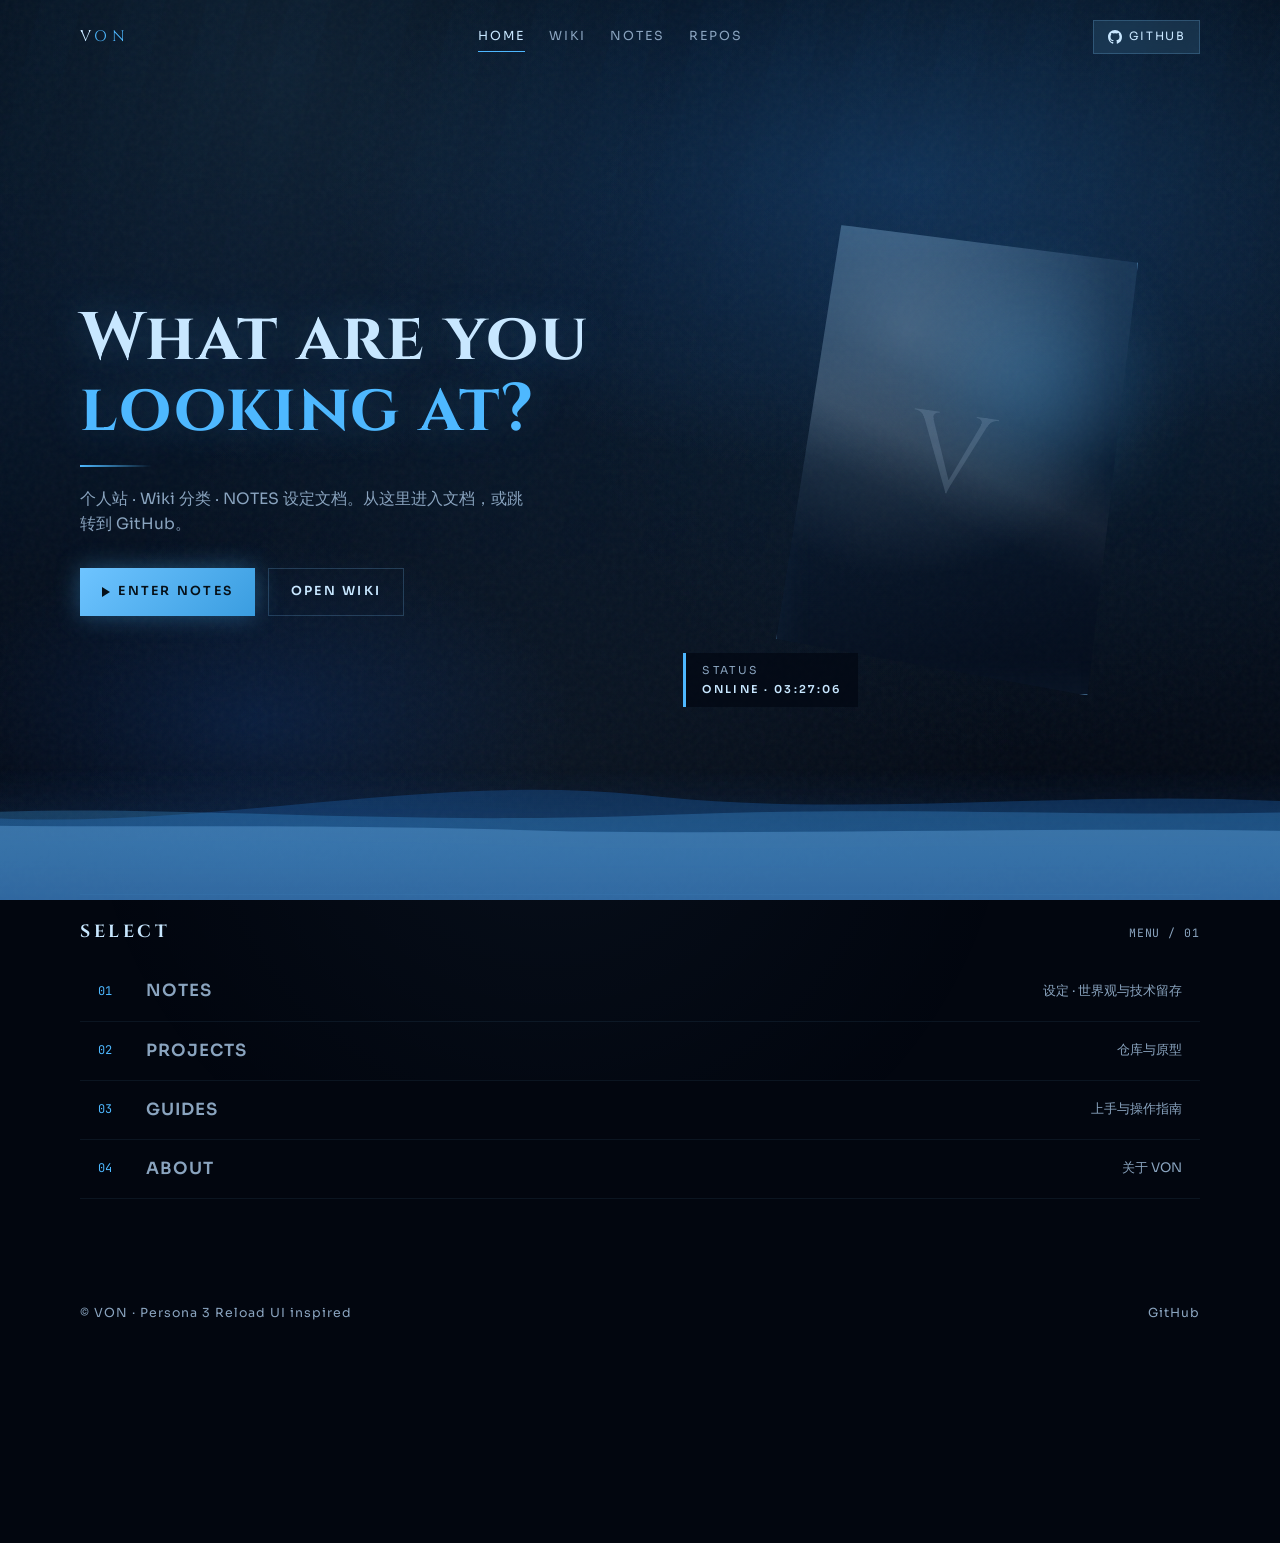
==== commit c97483b1: "Publish VON site: sync index.html" ====
--- a/index.html
+++ b/index.html
@@ -1,109 +1,109 @@
-<!DOCTYPE html>
-<html lang="zh-CN">
-<head>
-  <meta charset="UTF-8" />
-  <meta name="viewport" content="width=device-width, initial-scale=1" />
-  <title>VON</title>
-  <meta name="description" content="VON — personal site, notes, and GitHub." />
-  <link rel="preconnect" href="https://fonts.googleapis.com" />
-  <link rel="preconnect" href="https://fonts.gstatic.com" crossorigin />
-  <link href="https://fonts.googleapis.com/css2?family=Cinzel:wght@500;700&family=JetBrains+Mono:wght@400;500&family=Sora:wght@400;500;600&display=swap" rel="stylesheet" />
-  <link rel="stylesheet" href="assets/css/main.css" />
-</head>
-<body>
-  <div class="sea" aria-hidden="true">
-    <div class="sea__caustic"></div>
-    <div class="sea__rays"></div>
-    <div class="sea__noise"></div>
-  </div>
-  <div class="bubbles" aria-hidden="true"></div>
-
-  <div class="shell">
-    <header class="topbar">
-      <a class="topbar__mark" href="index.html">V<span>ON</span></a>
-      <nav class="topbar__nav" aria-label="主导航">
-        <a href="index.html" aria-current="page">Home</a>
-        <a href="wiki/index.html">Wiki</a>
-        <a href="wiki/notes.html">NOTES</a>
-        <a href="https://github.com/SodaSolas" target="_blank" rel="noopener">Repos</a>
-      </nav>
-      <a class="topbar__gh" href="https://github.com/SodaSolas" target="_blank" rel="noopener">
-        <svg viewBox="0 0 16 16" aria-hidden="true"><path d="M8 0C3.58 0 0 3.58 0 8c0 3.54 2.29 6.53 5.47 7.59.4.07.55-.17.55-.38 0-.19-.01-.82-.01-1.49-2.01.37-2.53-.49-2.69-.94-.09-.23-.48-.94-.82-1.13-.28-.15-.68-.52-.01-.53.63-.01 1.08.58 1.23.82.72 1.21 1.87.87 2.33.66.07-.52.28-.87.51-1.07-1.78-.2-3.64-.89-3.64-3.95 0-.87.31-1.59.82-2.15-.08-.2-.36-1.02.08-2.12 0 0 .67-.21 2.2.82a7.57 7.57 0 0 1 4 0c1.53-1.04 2.2-.82 2.2-.82.44 1.1.16 1.92.08 2.12.51.56.82 1.27.82 2.15 0 3.07-1.87 3.75-3.65 3.95.29.25.54.73.54 1.48 0 1.07-.01 1.93-.01 2.2 0 .21.15.46.55.38A8.01 8.01 0 0 0 16 8c0-4.42-3.58-8-8-8z"/></svg>
-        GitHub
-      </a>
-    </header>
-
-    <main>
-      <section class="hero">
-        <div>
-          <h1 class="hero__brand">What are you<br /><em>looking at?</em></h1>
-          <div class="hero__line" aria-hidden="true"></div>
-          <p class="hero__sub">个人站 · Wiki 分类 · NOTES 设定文档。从这里进入文档，或跳转到 GitHub。</p>
-          <div class="hero__cta">
-            <a class="btn btn--primary" href="wiki/notes.html">
-              <span class="btn__tri" aria-hidden="true"></span>
-              Enter NOTES
-            </a>
-            <a class="btn btn--ghost" href="wiki/index.html">Open Wiki</a>
-          </div>
-        </div>
-
-        <div class="shard" aria-hidden="true">
-          <div class="shard__glow"></div>
-          <div class="shard__frame">
-            <div class="shard__portrait">V</div>
-          </div>
-          <div class="shard__label">
-            Status
-            <strong>ONLINE · <span data-clock>--:--:--</span></strong>
-          </div>
-        </div>
-      </section>
-
-      <section class="menu-strip" aria-label="快捷入口">
-        <div class="menu-strip__head">
-          <h2 class="menu-strip__title">Select</h2>
-          <span class="menu-strip__meta">MENU / 01</span>
-        </div>
-        <ul class="menu-list">
-          <li>
-            <a href="wiki/notes.html">
-              <span class="menu-list__idx">01</span>
-              <span class="menu-list__name">NOTES</span>
-              <span class="menu-list__desc">设定 · 世界观与技术留存</span>
-            </a>
-          </li>
-          <li>
-            <a href="wiki/projects.html">
-              <span class="menu-list__idx">02</span>
-              <span class="menu-list__name">Projects</span>
-              <span class="menu-list__desc">仓库与原型</span>
-            </a>
-          </li>
-          <li>
-            <a href="wiki/guides.html">
-              <span class="menu-list__idx">03</span>
-              <span class="menu-list__name">Guides</span>
-              <span class="menu-list__desc">上手与操作指南</span>
-            </a>
-          </li>
-          <li>
-            <a href="wiki/about.html">
-              <span class="menu-list__idx">04</span>
-              <span class="menu-list__name">About</span>
-              <span class="menu-list__desc">关于 VON</span>
-            </a>
-          </li>
-        </ul>
-      </section>
-    </main>
-
-    <footer class="footer">
-      <span>© VON · Persona 3 Reload UI inspired</span>
-      <a href="https://github.com/SodaSolas" target="_blank" rel="noopener">GitHub</a>
-    </footer>
-  </div>
-
-  <script src="assets/js/main.js"></script>
-</body>
-</html>
+<!DOCTYPE html>
+<html lang="zh-CN">
+<head>
+  <meta charset="UTF-8" />
+  <meta name="viewport" content="width=device-width, initial-scale=1" />
+  <title>VON</title>
+  <meta name="description" content="VON — personal site, notes, and GitHub." />
+  <link rel="preconnect" href="https://fonts.googleapis.com" />
+  <link rel="preconnect" href="https://fonts.gstatic.com" crossorigin />
+  <link href="https://fonts.googleapis.com/css2?family=Cinzel:wght@500;700&family=JetBrains+Mono:wght@400;500&family=Sora:wght@400;500;600&display=swap" rel="stylesheet" />
+  <link rel="stylesheet" href="assets/css/main.css" />
+</head>
+<body>
+  <div class="sea" aria-hidden="true">
+    <div class="sea__caustic"></div>
+    <div class="sea__rays"></div>
+    <div class="sea__noise"></div>
+  </div>
+  <div class="bubbles" aria-hidden="true"></div>
+
+  <div class="shell">
+    <header class="topbar">
+      <a class="topbar__mark" href="index.html">V<span>ON</span></a>
+      <nav class="topbar__nav" aria-label="主导航">
+        <a href="index.html" aria-current="page">Home</a>
+        <a href="wiki/index.html">Wiki</a>
+        <a href="wiki/notes.html">NOTES</a>
+        <a href="https://github.com/SodaSolas" target="_blank" rel="noopener">Repos</a>
+      </nav>
+      <a class="topbar__gh" href="https://github.com/SodaSolas" target="_blank" rel="noopener">
+        <svg viewBox="0 0 16 16" aria-hidden="true"><path d="M8 0C3.58 0 0 3.58 0 8c0 3.54 2.29 6.53 5.47 7.59.4.07.55-.17.55-.38 0-.19-.01-.82-.01-1.49-2.01.37-2.53-.49-2.69-.94-.09-.23-.48-.94-.82-1.13-.28-.15-.68-.52-.01-.53.63-.01 1.08.58 1.23.82.72 1.21 1.87.87 2.33.66.07-.52.28-.87.51-1.07-1.78-.2-3.64-.89-3.64-3.95 0-.87.31-1.59.82-2.15-.08-.2-.36-1.02.08-2.12 0 0 .67-.21 2.2.82a7.57 7.57 0 0 1 4 0c1.53-1.04 2.2-.82 2.2-.82.44 1.1.16 1.92.08 2.12.51.56.82 1.27.82 2.15 0 3.07-1.87 3.75-3.65 3.95.29.25.54.73.54 1.48 0 1.07-.01 1.93-.01 2.2 0 .21.15.46.55.38A8.01 8.01 0 0 0 16 8c0-4.42-3.58-8-8-8z"/></svg>
+        GitHub
+      </a>
+    </header>
+
+    <main>
+      <section class="hero">
+        <div>
+          <h1 class="hero__brand">What are you<br /><em>looking at?</em></h1>
+          <div class="hero__line" aria-hidden="true"></div>
+          <p class="hero__sub">个人站 · Wiki 分类 · NOTES 设定文档。从这里进入文档，或跳转到 GitHub。</p>
+          <div class="hero__cta">
+            <a class="btn btn--primary" href="wiki/notes.html">
+              <span class="btn__tri" aria-hidden="true"></span>
+              Enter NOTES
+            </a>
+            <a class="btn btn--ghost" href="wiki/index.html">Open Wiki</a>
+          </div>
+        </div>
+
+        <div class="shard" aria-hidden="true">
+          <div class="shard__glow"></div>
+          <div class="shard__frame">
+            <div class="shard__portrait">V</div>
+          </div>
+          <div class="shard__label">
+            Status
+            <strong>ONLINE · <span data-clock>--:--:--</span></strong>
+          </div>
+        </div>
+      </section>
+
+      <section class="menu-strip" aria-label="快捷入口">
+        <div class="menu-strip__head">
+          <h2 class="menu-strip__title">Select</h2>
+          <span class="menu-strip__meta">MENU / 01</span>
+        </div>
+        <ul class="menu-list">
+          <li>
+            <a href="wiki/notes.html">
+              <span class="menu-list__idx">01</span>
+              <span class="menu-list__name">NOTES</span>
+              <span class="menu-list__desc">设定 · 世界观与技术留存</span>
+            </a>
+          </li>
+          <li>
+            <a href="wiki/projects.html">
+              <span class="menu-list__idx">02</span>
+              <span class="menu-list__name">Projects</span>
+              <span class="menu-list__desc">仓库与原型</span>
+            </a>
+          </li>
+          <li>
+            <a href="wiki/guides.html">
+              <span class="menu-list__idx">03</span>
+              <span class="menu-list__name">Guides</span>
+              <span class="menu-list__desc">上手与操作指南</span>
+            </a>
+          </li>
+          <li>
+            <a href="wiki/about.html">
+              <span class="menu-list__idx">04</span>
+              <span class="menu-list__name">About</span>
+              <span class="menu-list__desc">关于 VON</span>
+            </a>
+          </li>
+        </ul>
+      </section>
+    </main>
+
+    <footer class="footer">
+      <span>© VON · Persona 3 Reload UI inspired</span>
+      <a href="https://github.com/SodaSolas" target="_blank" rel="noopener">GitHub</a>
+    </footer>
+  </div>
+
+  <script src="assets/js/main.js"></script>
+</body>
+</html>
